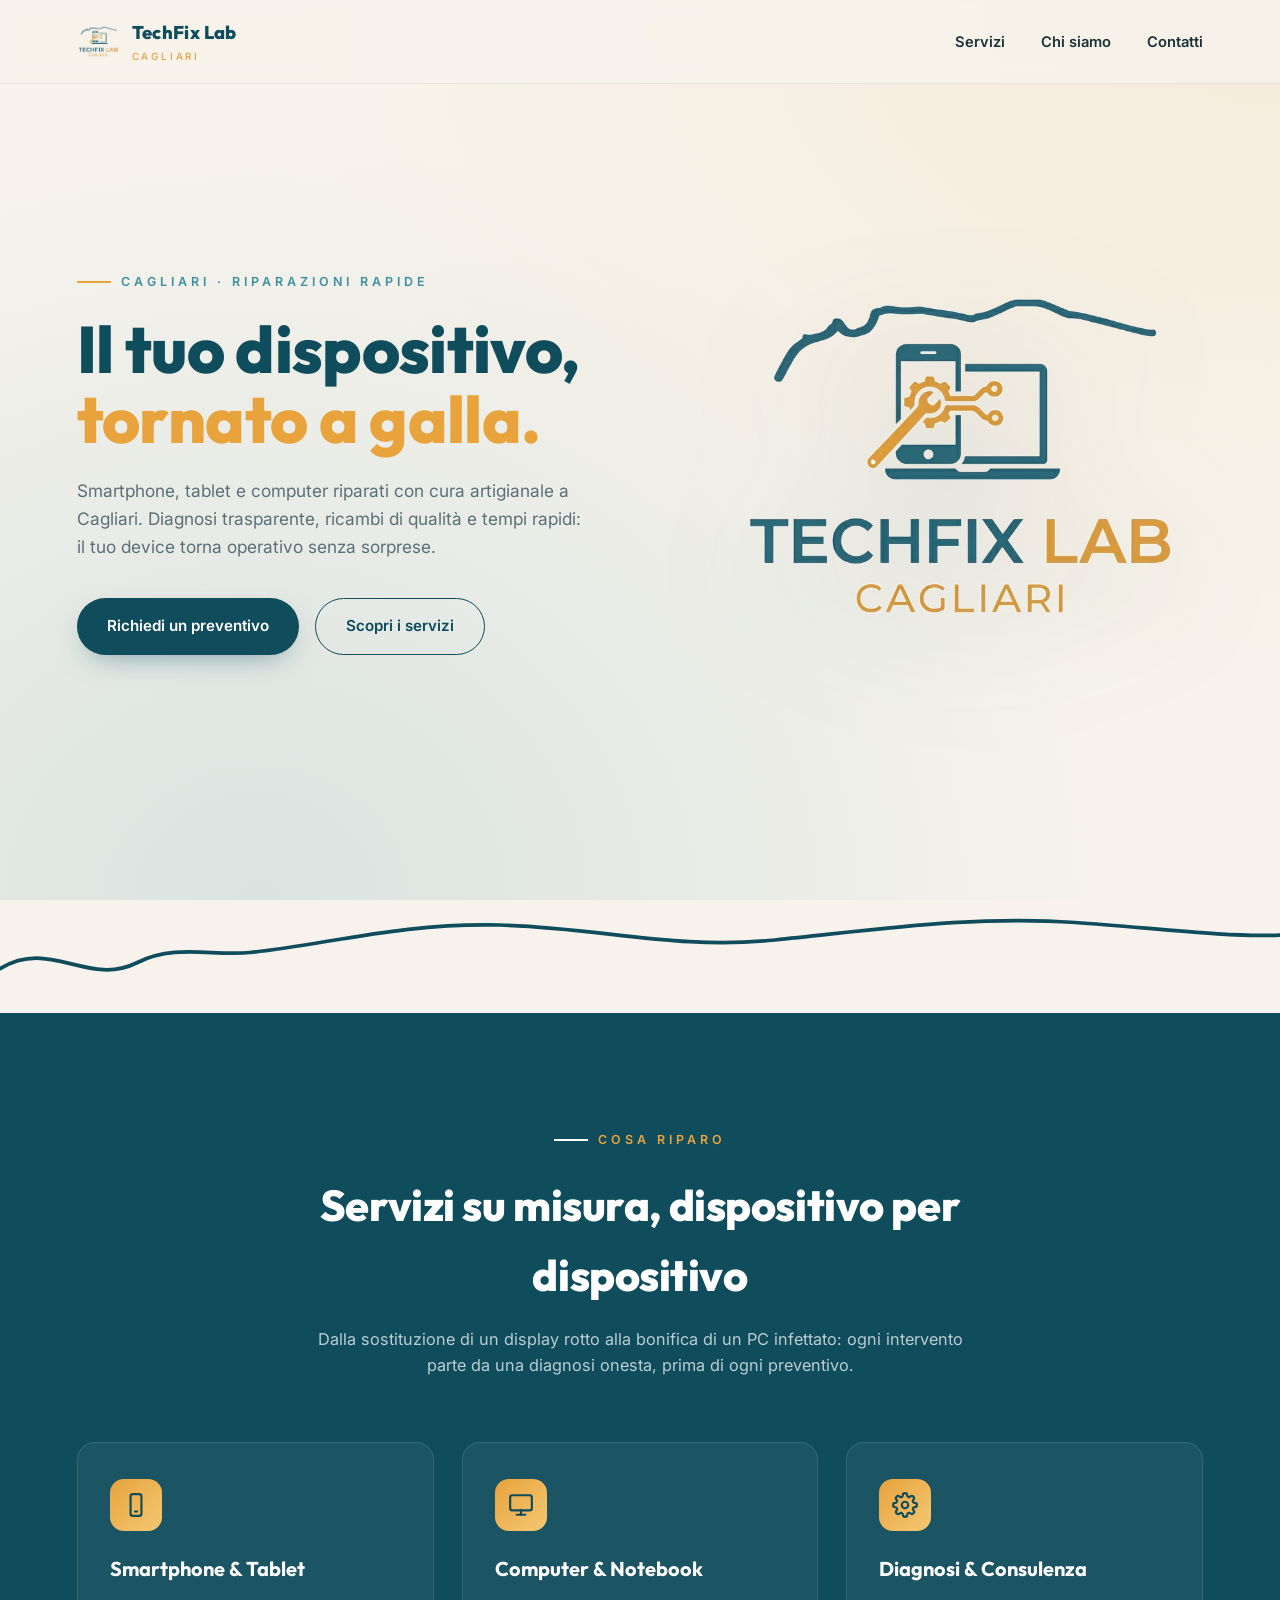
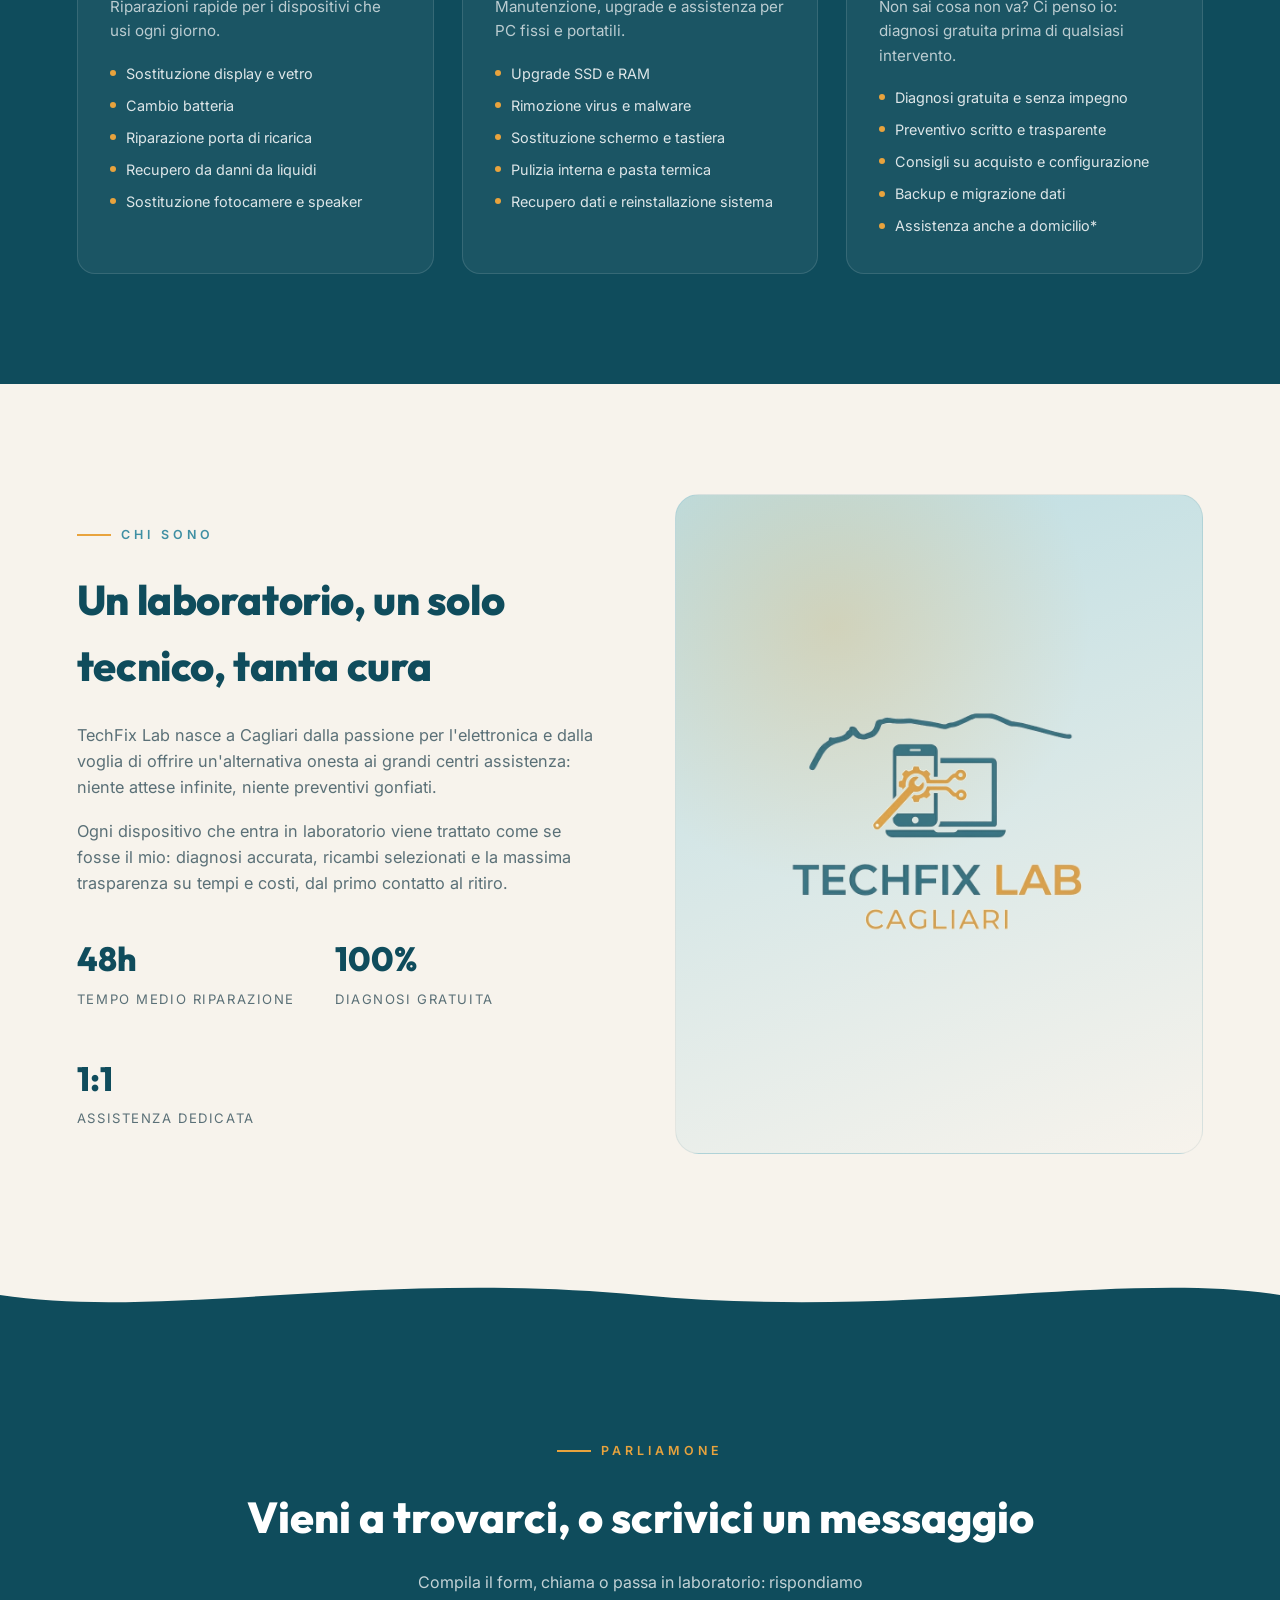
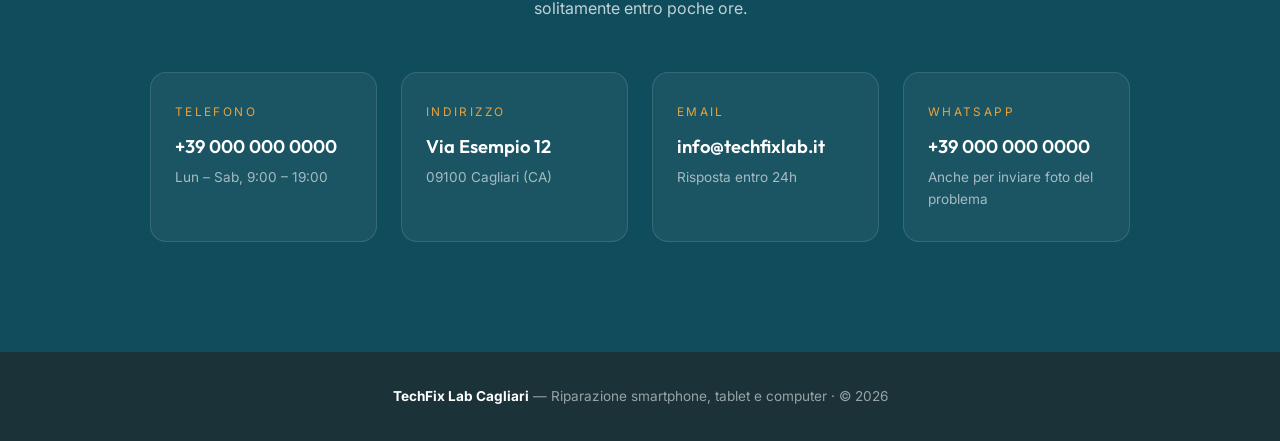
==== index.html @ 9bf4da1d "created website structure" ====
<!DOCTYPE html>
<html lang="it">
<head>
<meta charset="UTF-8">
<meta name="viewport" content="width=device-width, initial-scale=1.0">
<title>TechFix Lab Cagliari — Riparazione smartphone e PC</title>
<link rel="preconnect" href="https://fonts.googleapis.com">
<link rel="preconnect" href="https://fonts.gstatic.com" crossorigin>
<link href="https://fonts.googleapis.com/css2?family=Outfit:wght@400;500;600;700;800&family=Inter:wght@400;500;600&display=swap" rel="stylesheet">
<link rel="stylesheet" href="style.css">
</head>
<body>

<header>
  <div class="brand">
    <img src="logo_clean.png" alt="TechFix Lab Cagliari">
    <span>TechFix Lab<small>Cagliari</small></span>
  </div>
  <nav>
    <ul id="navList">
      <li><a href="#servizi">Servizi</a></li>
      <li><a href="#chi-siamo">Chi siamo</a></li>
      <li><a href="#contatti">Contatti</a></li>
    </ul>
  </nav>
  <button class="nav-toggle" id="navToggle" aria-label="Apri menu">
    <span></span><span></span><span></span>
  </button>
</header>

<!-- ===== HERO ===== -->
<section class="hero">
  <div class="hero-inner">
    <div>
      <div class="eyebrow">Cagliari · Riparazioni rapide</div>
      <h1>Il tuo dispositivo, <em>tornato a galla.</em></h1>
      <p class="lead">
        Smartphone, tablet e computer riparati con cura artigianale a Cagliari. 
        Diagnosi trasparente, ricambi di qualità e tempi rapidi: il tuo device
        torna operativo senza sorprese.
      </p>
      <div class="hero-actions">
        <a href="#contatti" class="btn btn-primary">Richiedi un preventivo</a>
        <a href="#servizi" class="btn btn-ghost">Scopri i servizi</a>
      </div>
    </div>
    <div class="hero-visual">
      <img src="logo_clean.png" alt="Logo TechFix Lab Cagliari">
    </div>
  </div>
</section>

<!-- coastline signature divider -->
<svg class="coast" viewBox="0 0 1024 90" preserveAspectRatio="none" aria-hidden="true">
  <path d="M0,55 C40,30 70,70 110,50 C140,35 170,45 200,42 C260,36 320,18 400,20 C480,22 540,40 620,32 C700,24 780,12 860,18 C920,22 980,30 1024,28" />
</svg>

<!-- ===== SERVIZI ===== -->
<section class="servizi" id="servizi">
  <div class="section-head">
    <div class="eyebrow">Cosa riparo</div>
    <h2>Servizi su misura, dispositivo per dispositivo</h2>
    <p>Dalla sostituzione di un display rotto alla bonifica di un PC infettato: ogni intervento parte da una diagnosi onesta, prima di ogni preventivo.</p>
  </div>

  <div class="service-grid">

    <div class="service-card">
      <div class="icon">
        <svg viewBox="0 0 24 24" fill="none" stroke-width="2" stroke-linecap="round" stroke-linejoin="round"><rect x="7" y="2" width="10" height="20" rx="2"/><line x1="11" y1="18" x2="13" y2="18"/></svg>
      </div>
      <h3>Smartphone &amp; Tablet</h3>
      <p>Riparazioni rapide per i dispositivi che usi ogni giorno.</p>
      <ul>
        <li>Sostituzione display e vetro</li>
        <li>Cambio batteria</li>
        <li>Riparazione porta di ricarica</li>
        <li>Recupero da danni da liquidi</li>
        <li>Sostituzione fotocamere e speaker</li>
      </ul>
    </div>

    <div class="service-card">
      <div class="icon">
        <svg viewBox="0 0 24 24" fill="none" stroke-width="2" stroke-linecap="round" stroke-linejoin="round"><rect x="2" y="3" width="20" height="14" rx="2"/><line x1="8" y1="21" x2="16" y2="21"/><line x1="12" y1="17" x2="12" y2="21"/></svg>
      </div>
      <h3>Computer &amp; Notebook</h3>
      <p>Manutenzione, upgrade e assistenza per PC fissi e portatili.</p>
      <ul>
        <li>Upgrade SSD e RAM</li>
        <li>Rimozione virus e malware</li>
        <li>Sostituzione schermo e tastiera</li>
        <li>Pulizia interna e pasta termica</li>
        <li>Recupero dati e reinstallazione sistema</li>
      </ul>
    </div>

    <div class="service-card">
      <div class="icon">
        <svg viewBox="0 0 24 24" fill="none" stroke-width="2" stroke-linecap="round" stroke-linejoin="round"><circle cx="12" cy="12" r="3"/><path d="M19.4 15a1.65 1.65 0 0 0 .33 1.82l.06.06a2 2 0 0 1-2.83 2.83l-.06-.06a1.65 1.65 0 0 0-1.82-.33 1.65 1.65 0 0 0-1 1.51V21a2 2 0 0 1-4 0v-.09A1.65 1.65 0 0 0 9 19.4a1.65 1.65 0 0 0-1.82.33l-.06.06a2 2 0 0 1-2.83-2.83l.06-.06a1.65 1.65 0 0 0 .33-1.82 1.65 1.65 0 0 0-1.51-1H3a2 2 0 0 1 0-4h.09A1.65 1.65 0 0 0 4.6 9a1.65 1.65 0 0 0-.33-1.82l-.06-.06a2 2 0 0 1 2.83-2.83l.06.06a1.65 1.65 0 0 0 1.82.33H9a1.65 1.65 0 0 0 1-1.51V3a2 2 0 0 1 4 0v.09a1.65 1.65 0 0 0 1 1.51 1.65 1.65 0 0 0 1.82-.33l.06-.06a2 2 0 0 1 2.83 2.83l-.06.06a1.65 1.65 0 0 0-.33 1.82V9a1.65 1.65 0 0 0 1.51 1H21a2 2 0 0 1 0 4h-.09a1.65 1.65 0 0 0-1.51 1z"/></svg>
      </div>
      <h3>Diagnosi &amp; Consulenza</h3>
      <p>Non sai cosa non va? Ci penso io: diagnosi gratuita prima di qualsiasi intervento.</p>
      <ul>
        <li>Diagnosi gratuita e senza impegno</li>
        <li>Preventivo scritto e trasparente</li>
        <li>Consigli su acquisto e configurazione</li>
        <li>Backup e migrazione dati</li>
        <li>Assistenza anche a domicilio*</li>
      </ul>
    </div>

  </div>
</section>

<!-- ===== CHI SIAMO ===== -->
<section class="chi-siamo" id="chi-siamo">
  <div class="chi-grid">
    <div class="chi-text">
      <div class="eyebrow">Chi sono</div>
      <h2>Un laboratorio, un solo tecnico, tanta cura</h2>
      <p>
        TechFix Lab nasce a Cagliari dalla passione per l'elettronica e dalla voglia
        di offrire un'alternativa onesta ai grandi centri assistenza: niente attese
        infinite, niente preventivi gonfiati.
      </p>
      <p>
        Ogni dispositivo che entra in laboratorio viene trattato come se fosse il mio:
        diagnosi accurata, ricambi selezionati e la massima trasparenza su tempi e costi,
        dal primo contatto al ritiro.
      </p>
      <div class="stat-row">
        <div>
          <strong>48h</strong>
          <span>Tempo medio riparazione</span>
        </div>
        <div>
          <strong>100%</strong>
          <span>Diagnosi gratuita</span>
        </div>
        <div>
          <strong>1:1</strong>
          <span>Assistenza dedicata</span>
        </div>
      </div>
    </div>
    <div class="chi-visual">
      <img class="gear" src="logo_clean.png" alt="Dettaglio logo TechFix Lab">
    </div>
  </div>
</section>

<!-- wave divider before contatti -->
<div class="wave-divider">
  <svg viewBox="0 0 1200 60" preserveAspectRatio="none">
    <path d="M0,30 C150,55 350,5 600,30 C850,55 1050,5 1200,30 L1200,60 L0,60 Z" fill="#0f4c5c"/>
  </svg>
</div>

<!-- ===== CONTATTI ===== -->
<section class="contatti" id="contatti">
  <div class="eyebrow">Parliamone</div>
  <h2>Vieni a trovarci, o scrivici un messaggio</h2>
  <p class="lead">Compila il form, chiama o passa in laboratorio: rispondiamo solitamente entro poche ore.</p>

  <div class="contact-grid">
    <div class="contact-card">
      <span class="label">Telefono</span>
      <div class="value">+39 000 000 0000</div>
      <div class="sub">Lun – Sab, 9:00 – 19:00</div>
    </div>
    <div class="contact-card">
      <span class="label">Indirizzo</span>
      <div class="value">Via Esempio 12</div>
      <div class="sub">09100 Cagliari (CA)</div>
    </div>
    <div class="contact-card">
      <span class="label">Email</span>
      <div class="value">info@techfixlab.it</div>
      <div class="sub">Risposta entro 24h</div>
    </div>
    <div class="contact-card">
      <span class="label">WhatsApp</span>
      <div class="value">+39 000 000 0000</div>
      <div class="sub">Anche per inviare foto del problema</div>
    </div>
  </div>
</section>

<footer>
  <strong>TechFix Lab Cagliari</strong> — Riparazione smartphone, tablet e computer · © 2026
</footer>

<script>
  document.getElementById('navToggle').addEventListener('click', function(){
    document.getElementById('navList').classList.toggle('open');
  });
</script>

</body>
</html>
---- style.css ----
:root{
  --teal-deep:#0f4c5c;
  --teal-mid:#3f8fa3;
  --teal-soft:#bcdde2;
  --gold:#e8a33d;
  --paper:#f7f3ec;
  --ink:#1b3338;
  --ink-soft:#5a7077;
}

*{margin:0;padding:0;box-sizing:border-box;}

html{scroll-behavior:smooth;}

body{
  font-family:'Inter',sans-serif;
  background:var(--paper);
  color:var(--ink);
  line-height:1.6;
  overflow-x:hidden;
}

h1,h2,h3,.brand{
  font-family:'Outfit',sans-serif;
}

a{color:inherit;}

/* ===== NAV ===== */
header{
  position:fixed;
  top:0;left:0;right:0;
  z-index:100;
  display:flex;
  align-items:center;
  justify-content:space-between;
  padding:18px 6%;
  background:rgba(247,243,236,0.85);
  backdrop-filter:blur(10px);
  border-bottom:1px solid rgba(15,76,92,0.08);
  transition:padding .3s ease;
}

.brand{
  display:flex;
  align-items:center;
  gap:12px;
  font-weight:800;
  font-size:1.15rem;
  color:var(--teal-deep);
  letter-spacing:0.02em;
}
.brand img{
  height:42px;
  width:auto;
  display:block;
}
.brand span small{
  display:block;
  font-family:'Inter',sans-serif;
  font-weight:500;
  font-size:0.62rem;
  letter-spacing:0.28em;
  color:var(--gold);
  text-transform:uppercase;
  margin-top:2px;
}

nav ul{
  list-style:none;
  display:flex;
  gap:36px;
}
nav a{
  text-decoration:none;
  font-weight:600;
  font-size:0.92rem;
  color:var(--ink);
  position:relative;
  padding-bottom:4px;
}
nav a::after{
  content:'';
  position:absolute;
  left:0;bottom:0;
  width:0;height:2px;
  background:var(--gold);
  transition:width .25s ease;
}
nav a:hover::after{width:100%;}

.nav-toggle{display:none;}

/* ===== HERO ===== */
.hero{
  position:relative;
  min-height:100vh;
  display:flex;
  align-items:center;
  justify-content:center;
  padding:140px 6% 120px;
  background:
    radial-gradient(ellipse at top right, rgba(232,163,61,0.10), transparent 55%),
    radial-gradient(ellipse at 20% 100%, rgba(63,143,163,0.16), transparent 60%),
    var(--paper);
  overflow:hidden;
}

.hero-inner{
  display:grid;
  grid-template-columns:1.1fr 0.9fr;
  gap:60px;
  max-width:1180px;
  width:100%;
  align-items:center;
}

.eyebrow{
  display:inline-flex;
  align-items:center;
  gap:10px;
  font-size:0.78rem;
  font-weight:600;
  letter-spacing:0.32em;
  text-transform:uppercase;
  color:var(--teal-mid);
  margin-bottom:22px;
}
.eyebrow::before{
  content:'';
  display:block;
  width:34px;height:2px;
  background:var(--gold);
}

.hero h1{
  font-size:clamp(2.6rem, 5.4vw, 4.1rem);
  font-weight:800;
  line-height:1.06;
  color:var(--teal-deep);
  letter-spacing:-0.01em;
}
.hero h1 em{
  font-style:normal;
  color:var(--gold);
}

.hero p.lead{
  margin-top:24px;
  font-size:1.08rem;
  color:var(--ink-soft);
  max-width:46ch;
}

.hero-actions{
  margin-top:38px;
  display:flex;
  gap:16px;
  flex-wrap:wrap;
}

.btn{
  display:inline-flex;
  align-items:center;
  gap:10px;
  padding:15px 30px;
  border-radius:100px;
  font-weight:600;
  font-size:0.95rem;
  text-decoration:none;
  transition:transform .2s ease, box-shadow .2s ease;
}
.btn-primary{
  background:var(--teal-deep);
  color:#fff;
  box-shadow:0 10px 30px -12px rgba(15,76,92,0.55);
}
.btn-primary:hover{transform:translateY(-2px); box-shadow:0 14px 34px -12px rgba(15,76,92,0.6);}
.btn-ghost{
  border:1.5px solid var(--teal-deep);
  color:var(--teal-deep);
}
.btn-ghost:hover{background:var(--teal-deep); color:#fff;}

.hero-visual{
  position:relative;
  display:flex;
  justify-content:center;
  align-items:center;
}
.hero-visual img{
  width:100%;
  max-width:460px;
  filter:drop-shadow(0 30px 60px rgba(15,76,92,0.18));
  animation:float 7s ease-in-out infinite;
}
@keyframes float{
  0%,100%{transform:translateY(0px);}
  50%{transform:translateY(-14px);}
}

/* signature coastline divider */
.coast{
  display:block;
  width:100%;
  height:auto;
}
.coast path{
  fill:none;
  stroke:var(--teal-deep);
  stroke-width:3;
  stroke-linecap:round;
  stroke-linejoin:round;
  stroke-dasharray:1400;
  stroke-dashoffset:1400;
  animation:draw 2.4s ease forwards 0.3s;
}
@keyframes draw{ to{stroke-dashoffset:0;} }

.wave-divider{
  width:100%;
  line-height:0;
  transform:translateY(1px);
}
.wave-divider svg{display:block; width:100%; height:60px;}

/* ===== SECTIONS ===== */
section{
  padding:110px 6%;
}

.section-head{
  max-width:680px;
  margin:0 auto 64px;
  text-align:center;
}
.section-head .eyebrow{justify-content:center;}
.section-head h2{
  font-size:clamp(2rem,4vw,2.7rem);
  font-weight:800;
  color:var(--teal-deep);
  letter-spacing:-0.01em;
}
.section-head p{
  margin-top:16px;
  color:var(--ink-soft);
  font-size:1.02rem;
}

/* ===== SERVIZI ===== */
.servizi{
  background:var(--teal-deep);
  color:#fff;
  position:relative;
}
.servizi .section-head h2{color:#fff;}
.servizi .section-head p{color:rgba(255,255,255,0.72);}
.servizi .eyebrow{color:var(--gold);}
.servizi .eyebrow::before{background:#fff;}

.service-grid{
  max-width:1180px;
  margin:0 auto;
  display:grid;
  grid-template-columns:repeat(auto-fit, minmax(320px,1fr));
  gap:28px;
}

.service-card{
  background:rgba(255,255,255,0.05);
  border:1px solid rgba(255,255,255,0.12);
  border-radius:18px;
  padding:36px 32px;
  transition:transform .25s ease, background .25s ease, border-color .25s ease;
}
.service-card:hover{
  transform:translateY(-6px);
  background:rgba(255,255,255,0.08);
  border-color:rgba(232,163,61,0.5);
}

.service-card .icon{
  width:52px;height:52px;
  display:flex;align-items:center;justify-content:center;
  border-radius:14px;
  background:linear-gradient(135deg, var(--gold), #f4c873);
  margin-bottom:22px;
}
.service-card .icon svg{width:26px;height:26px;stroke:var(--teal-deep);}

.service-card h3{
  font-size:1.25rem;
  font-weight:700;
  margin-bottom:10px;
}
.service-card p{
  color:rgba(255,255,255,0.7);
  font-size:0.95rem;
  margin-bottom:18px;
}
.service-card ul{
  list-style:none;
  display:flex;
  flex-direction:column;
  gap:9px;
}
.service-card ul li{
  font-size:0.9rem;
  color:rgba(255,255,255,0.85);
  display:flex;
  align-items:center;
  gap:10px;
}
.service-card ul li::before{
  content:'';
  width:6px;height:6px;
  border-radius:50%;
  background:var(--gold);
  flex-shrink:0;
}

/* ===== CHI SIAMO ===== */
.chi-siamo{
  background:var(--paper);
}
.chi-grid{
  max-width:1180px;
  margin:0 auto;
  display:grid;
  grid-template-columns:1fr 1fr;
  gap:70px;
  align-items:center;
}
.chi-text .eyebrow{justify-content:flex-start;}
.chi-text h2{
  font-size:clamp(2rem,4vw,2.6rem);
  font-weight:800;
  color:var(--teal-deep);
  margin-bottom:22px;
  letter-spacing:-0.01em;
}
.chi-text p{
  color:var(--ink-soft);
  margin-bottom:18px;
  font-size:1.02rem;
}

.stat-row{
  display:flex;
  gap:40px;
  margin-top:36px;
  flex-wrap:wrap;
}
.stat-row div strong{
  display:block;
  font-family:'Outfit',sans-serif;
  font-size:2.1rem;
  font-weight:800;
  color:var(--teal-deep);
}
.stat-row div span{
  font-size:0.82rem;
  color:var(--ink-soft);
  text-transform:uppercase;
  letter-spacing:0.12em;
}

.chi-visual{
  position:relative;
  border-radius:24px;
  overflow:hidden;
  background:linear-gradient(160deg, var(--teal-soft), var(--paper));
  aspect-ratio:4/5;
  display:flex;
  align-items:center;
  justify-content:center;
  border:1px solid rgba(15,76,92,0.08);
}
.chi-visual::before{
  content:'';
  position:absolute;
  inset:0;
  background:
    radial-gradient(circle at 30% 20%, rgba(232,163,61,0.25), transparent 40%);
}
.chi-visual .gear{
  position:relative;
  width:60%;
  opacity:0.9;
}

/* ===== CONTATTI ===== */
.contatti{
  background:var(--teal-deep);
  color:#fff;
  text-align:center;
}
.contatti .eyebrow{color:var(--gold); justify-content:center;}
.contatti h2{
  font-size:clamp(2rem,4vw,2.7rem);
  font-weight:800;
  margin-bottom:18px;
}
.contatti p.lead{
  color:rgba(255,255,255,0.75);
  max-width:520px;
  margin:0 auto 50px;
}

.contact-grid{
  max-width:980px;
  margin:0 auto;
  display:grid;
  grid-template-columns:repeat(auto-fit,minmax(220px,1fr));
  gap:24px;
}
.contact-card{
  background:rgba(255,255,255,0.05);
  border:1px solid rgba(255,255,255,0.12);
  border-radius:16px;
  padding:30px 24px;
  text-align:left;
}
.contact-card .label{
  font-size:0.74rem;
  letter-spacing:0.2em;
  text-transform:uppercase;
  color:var(--gold);
  margin-bottom:10px;
  display:block;
}
.contact-card .value{
  font-family:'Outfit',sans-serif;
  font-weight:600;
  font-size:1.15rem;
}
.contact-card .sub{
  font-size:0.85rem;
  color:rgba(255,255,255,0.6);
  margin-top:6px;
}

/* ===== FOOTER ===== */
footer{
  background:var(--ink);
  color:rgba(255,255,255,0.55);
  text-align:center;
  padding:34px 6%;
  font-size:0.85rem;
}
footer strong{color:#fff;}

/* ===== RESPONSIVE ===== */
@media (max-width:860px){
  nav ul{
    position:fixed;
    top:78px; left:0; right:0;
    flex-direction:column;
    background:var(--paper);
    padding:24px 6% 32px;
    gap:18px;
    border-bottom:1px solid rgba(15,76,92,0.1);
    transform:translateY(-130%);
    transition:transform .3s ease;
  }
  nav ul.open{transform:translateY(0);}
  .nav-toggle{
    display:flex;
    flex-direction:column;
    gap:5px;
    cursor:pointer;
    background:none;border:none;
  }
  .nav-toggle span{
    width:24px;height:2px;background:var(--teal-deep);display:block;
  }
  .hero-inner{grid-template-columns:1fr; text-align:center;}
  .eyebrow{justify-content:center;}
  .hero p.lead{margin-left:auto;margin-right:auto;}
  .hero-actions{justify-content:center;}
  .hero-visual{order:-1;}
  .hero-visual img{max-width:280px;}
  .chi-grid{grid-template-columns:1fr;}
  .chi-visual{order:-1; max-width:340px; margin:0 auto;}
}

@media (prefers-reduced-motion: reduce){
  .hero-visual img{animation:none;}
  .coast path{animation:none; stroke-dashoffset:0;}
}
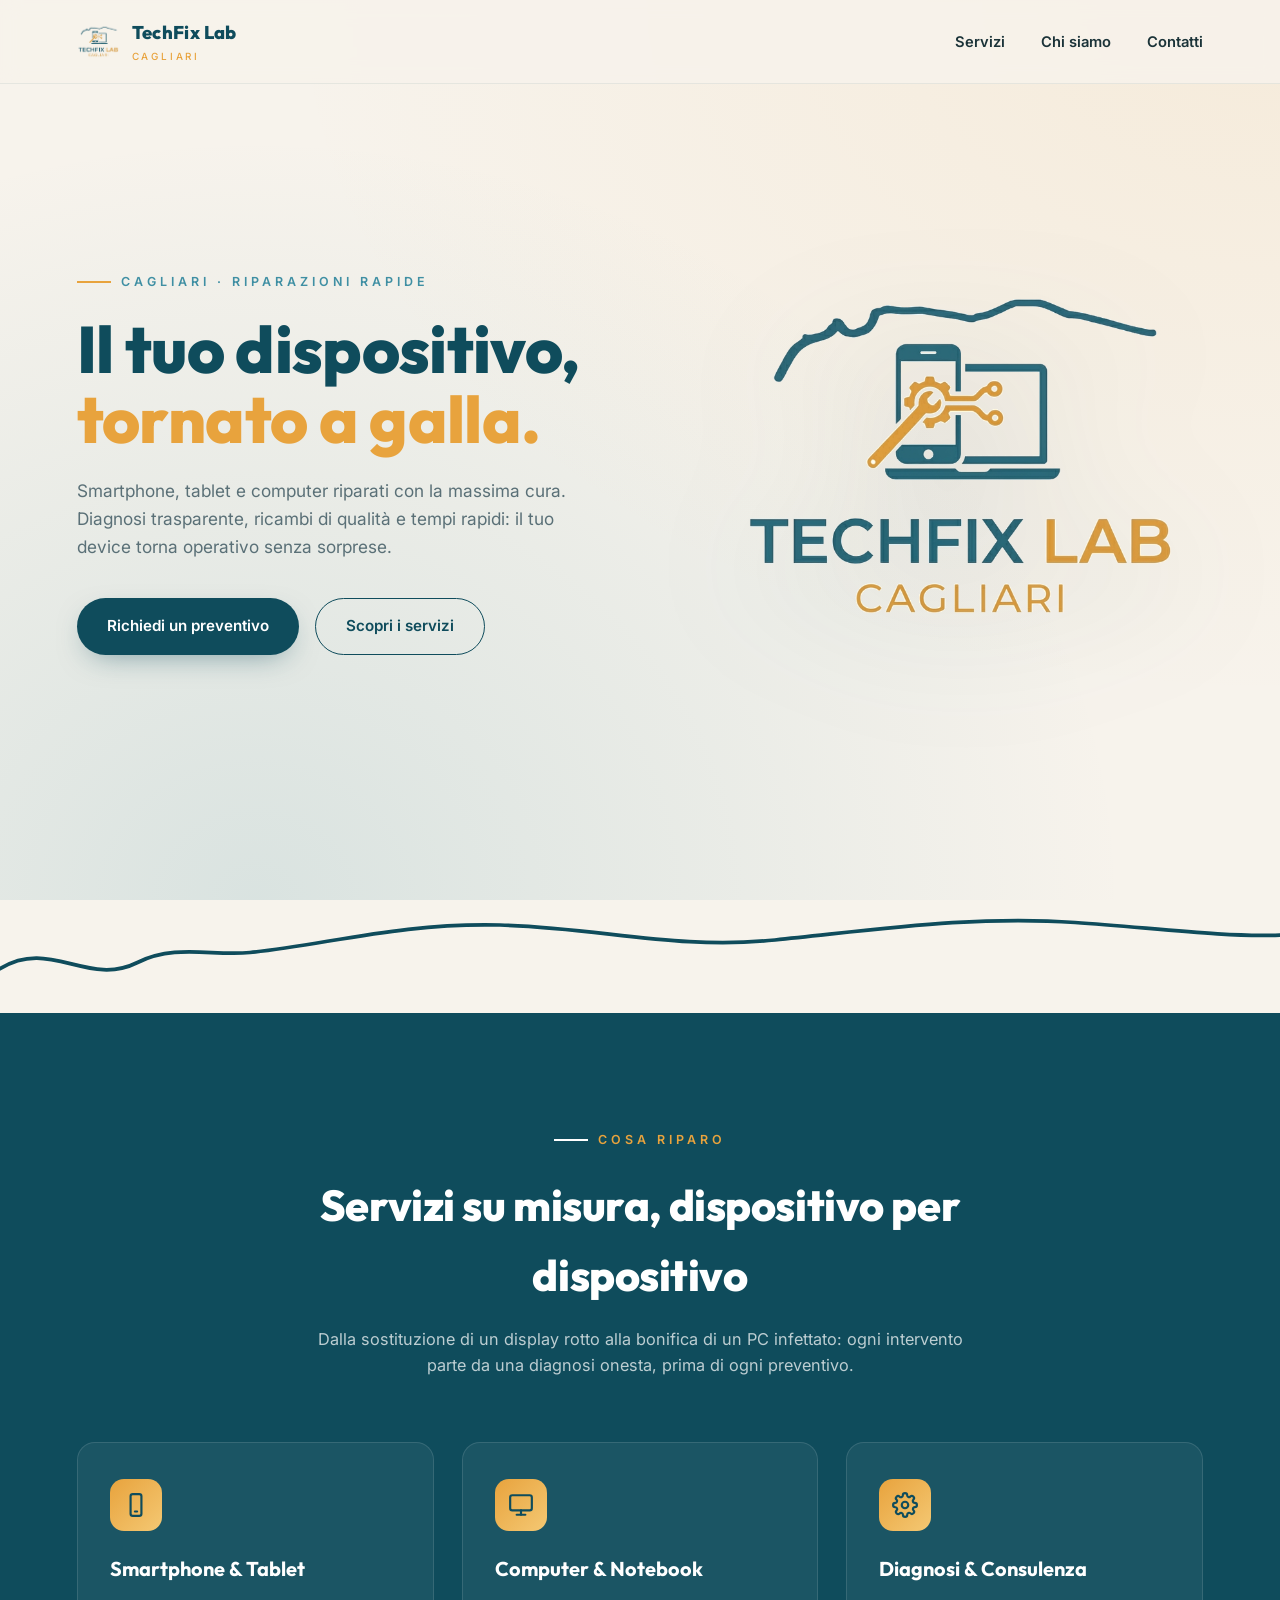
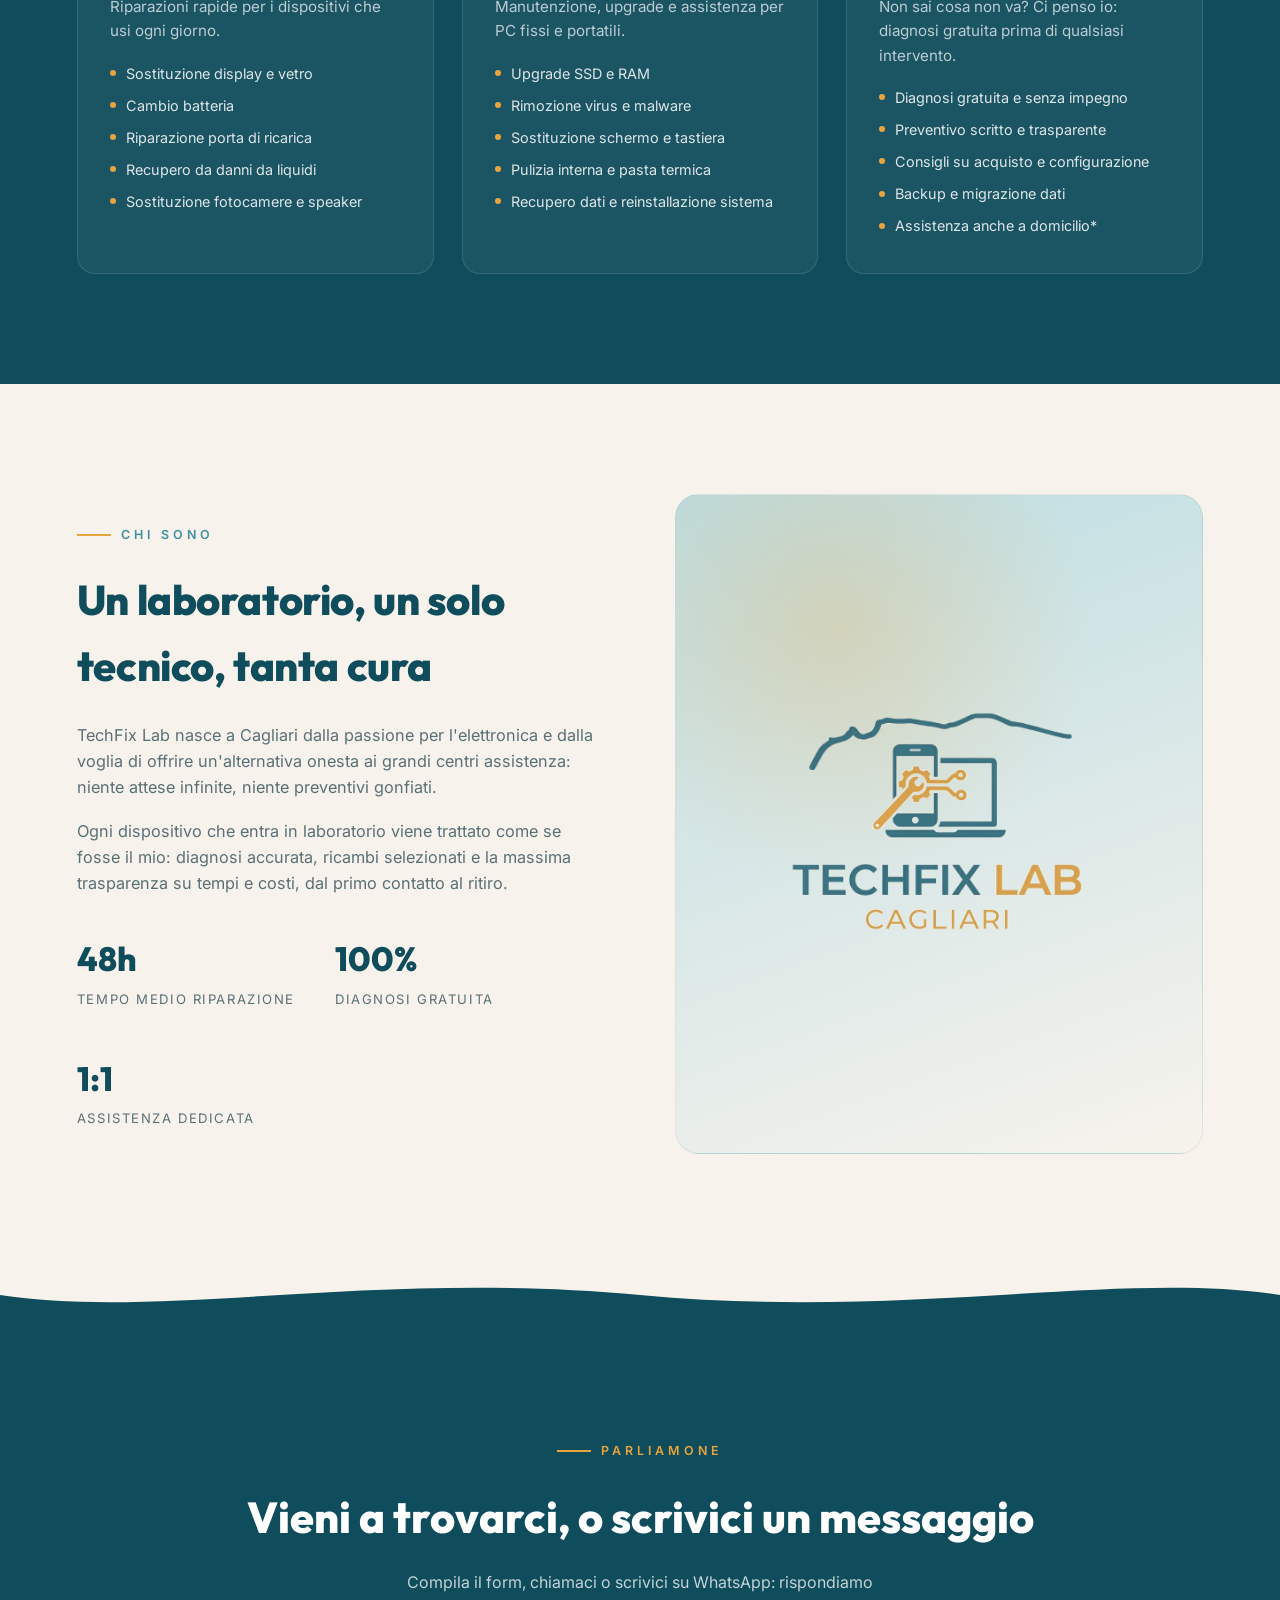
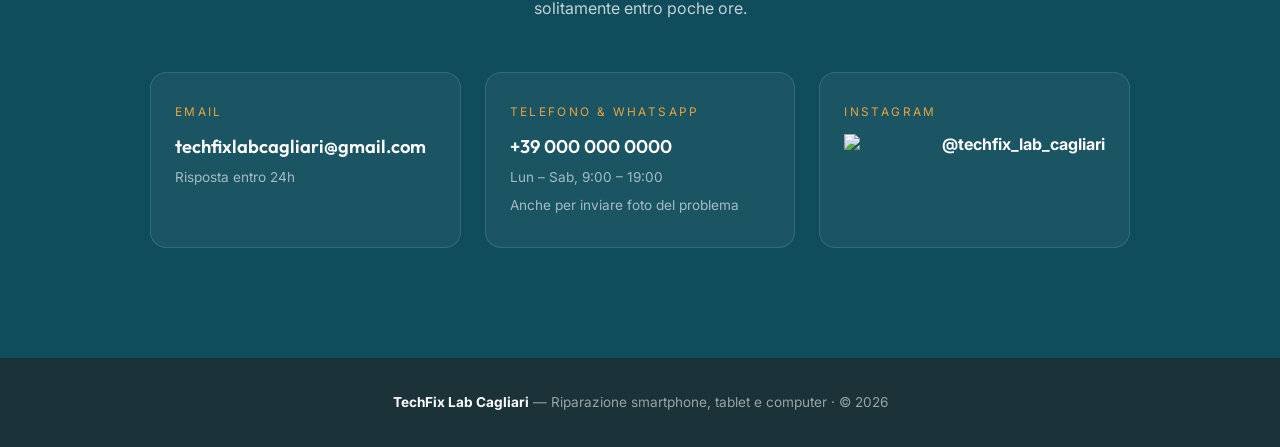
==== commit 26c1b5df: "updated text" ====
--- a/index.html
+++ b/index.html
@@ -35,7 +35,7 @@
       <div class="eyebrow">Cagliari · Riparazioni rapide</div>
       <h1>Il tuo dispositivo, <em>tornato a galla.</em></h1>
       <p class="lead">
-        Smartphone, tablet e computer riparati con cura artigianale a Cagliari. 
+        Smartphone, tablet e computer riparati con la massima cura.
         Diagnosi trasparente, ricambi di qualità e tempi rapidi: il tuo device
         torna operativo senza sorprese.
       </p>
@@ -161,28 +161,27 @@
 <section class="contatti" id="contatti">
   <div class="eyebrow">Parliamone</div>
   <h2>Vieni a trovarci, o scrivici un messaggio</h2>
-  <p class="lead">Compila il form, chiama o passa in laboratorio: rispondiamo solitamente entro poche ore.</p>
+  <p class="lead">Compila il form, chiamaci o scrivici su WhatsApp: rispondiamo solitamente entro poche ore.</p>
 
   <div class="contact-grid">
     <div class="contact-card">
-      <span class="label">Telefono</span>
+      <span class="label">Email</span>
+      <div class="value">techfixlabcagliari@gmail.com</div>
+      <div class="sub">Risposta entro 24h</div>
+    </div>
+    <div class="contact-card">
+      <span class="label">Telefono & WhatsApp</span>
       <div class="value">+39 000 000 0000</div>
       <div class="sub">Lun – Sab, 9:00 – 19:00</div>
+      <div class="sub">Anche per inviare foto del problema</div>
     </div>
     <div class="contact-card">
-      <span class="label">Indirizzo</span>
-      <div class="value">Via Esempio 12</div>
-      <div class="sub">09100 Cagliari (CA)</div>
-    </div>
-    <div class="contact-card">
-      <span class="label">Email</span>
-      <div class="value">info@techfixlab.it</div>
-      <div class="sub">Risposta entro 24h</div>
-    </div>
-    <div class="contact-card">
-      <span class="label">WhatsApp</span>
-      <div class="value">+39 000 000 0000</div>
-      <div class="sub">Anche per inviare foto del problema</div>
+      <span class="label">Instagram</span>
+      <a href="https://instagram.com/techfix_lab_cagliari" target="_blank"
+         style="display:flex; align-items:center; gap:8px; text-decoration:none; font-weight: bold;">
+        <img src="ig-icon.png" alt="Instagram logo" height="20">
+        @techfix_lab_cagliari
+      </a>
     </div>
   </div>
 </section>
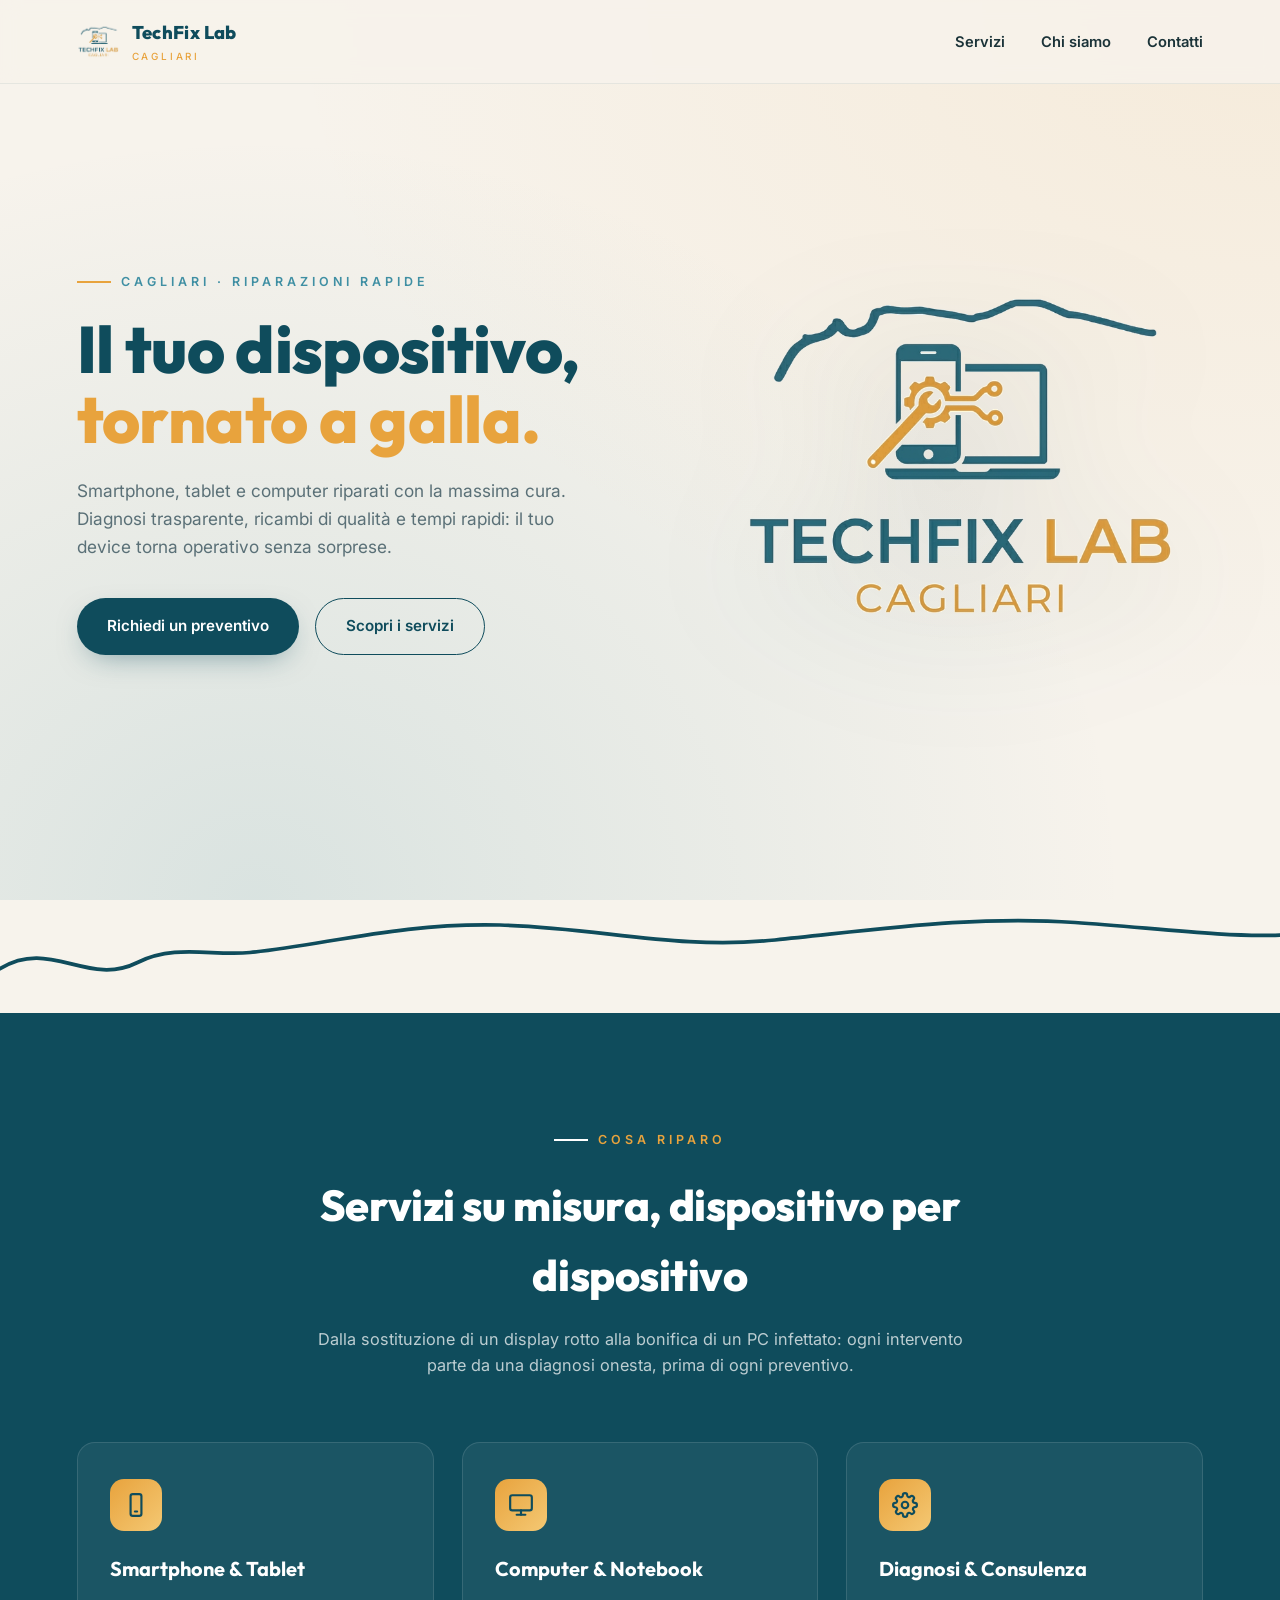
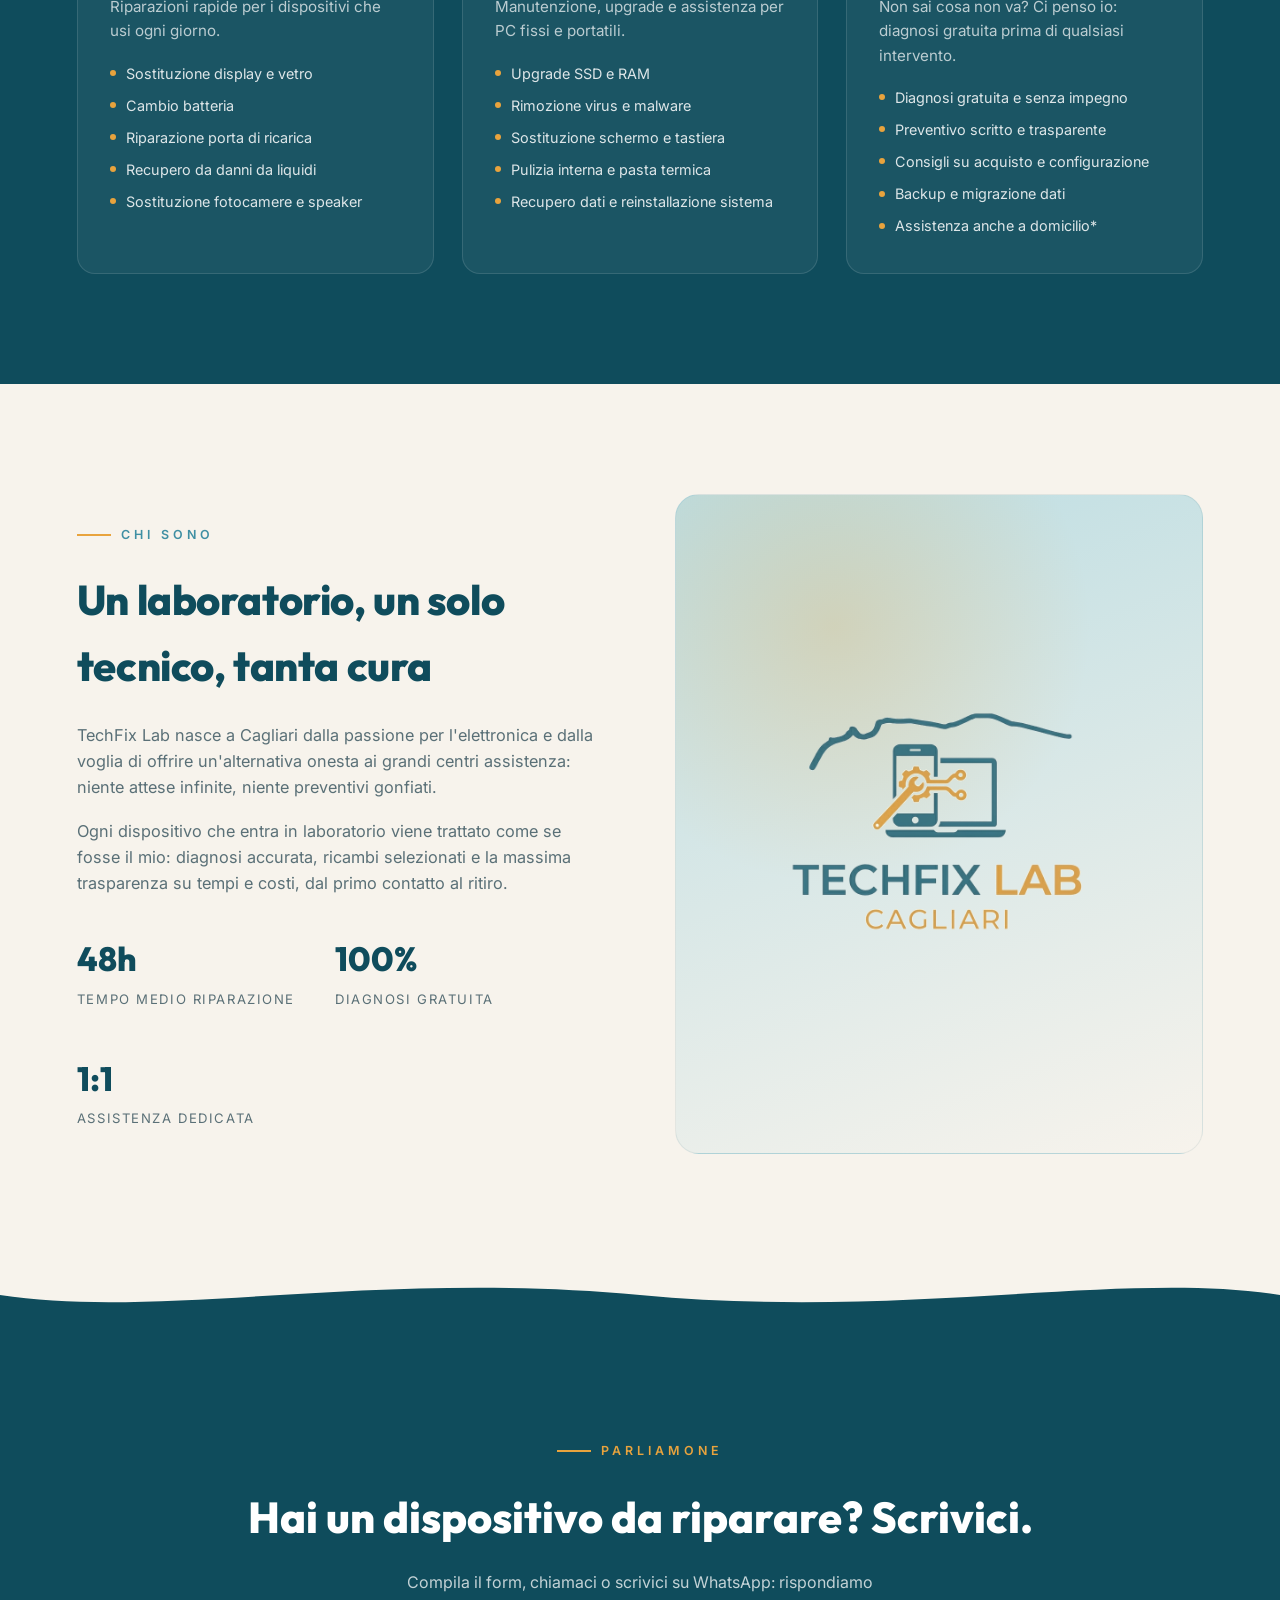
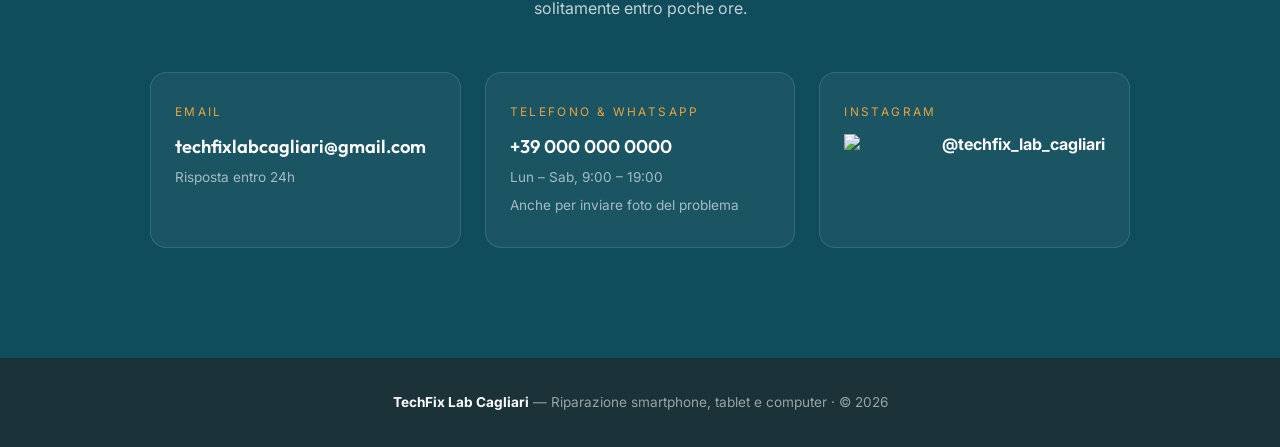
==== commit 2bae9183: "updated text" ====
--- a/index.html
+++ b/index.html
@@ -160,7 +160,7 @@
 <!-- ===== CONTATTI ===== -->
 <section class="contatti" id="contatti">
   <div class="eyebrow">Parliamone</div>
-  <h2>Vieni a trovarci, o scrivici un messaggio</h2>
+  <h2>Hai un dispositivo da riparare? Scrivici.</h2>
   <p class="lead">Compila il form, chiamaci o scrivici su WhatsApp: rispondiamo solitamente entro poche ore.</p>
 
   <div class="contact-grid">
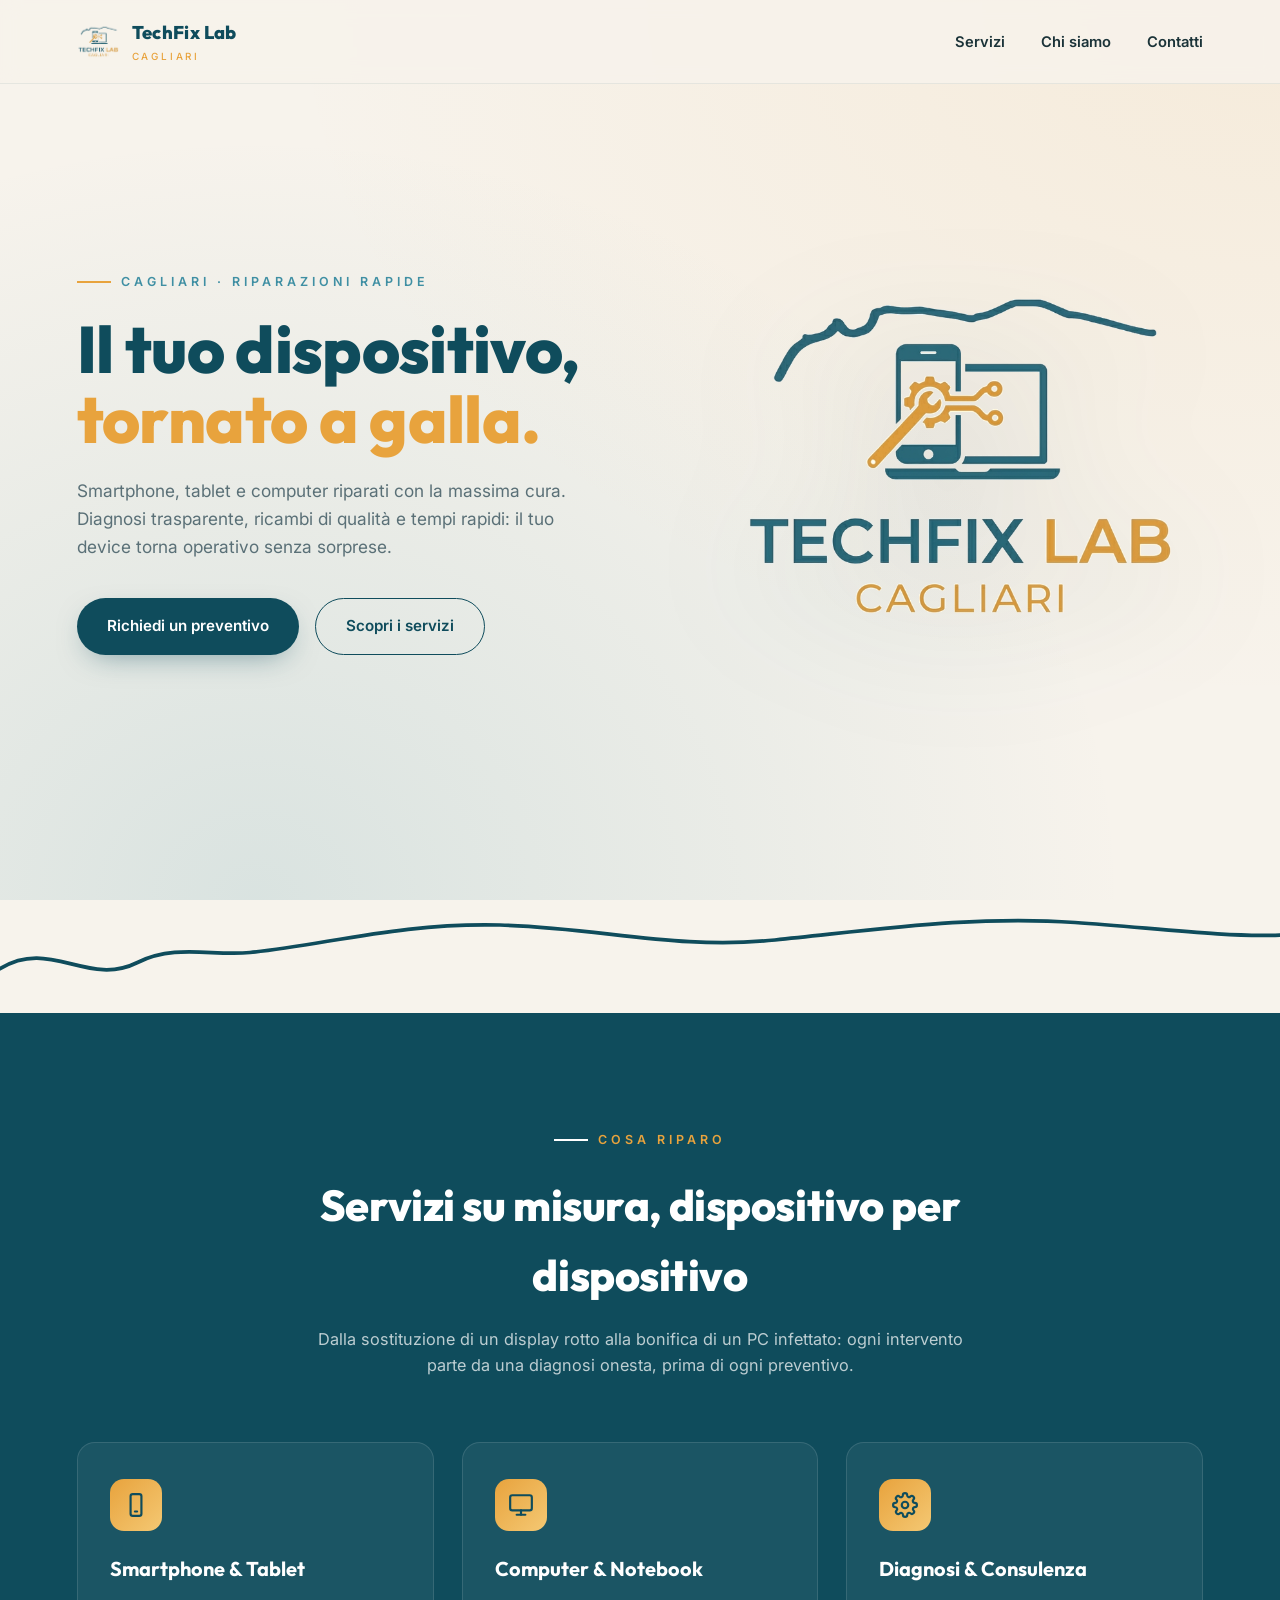
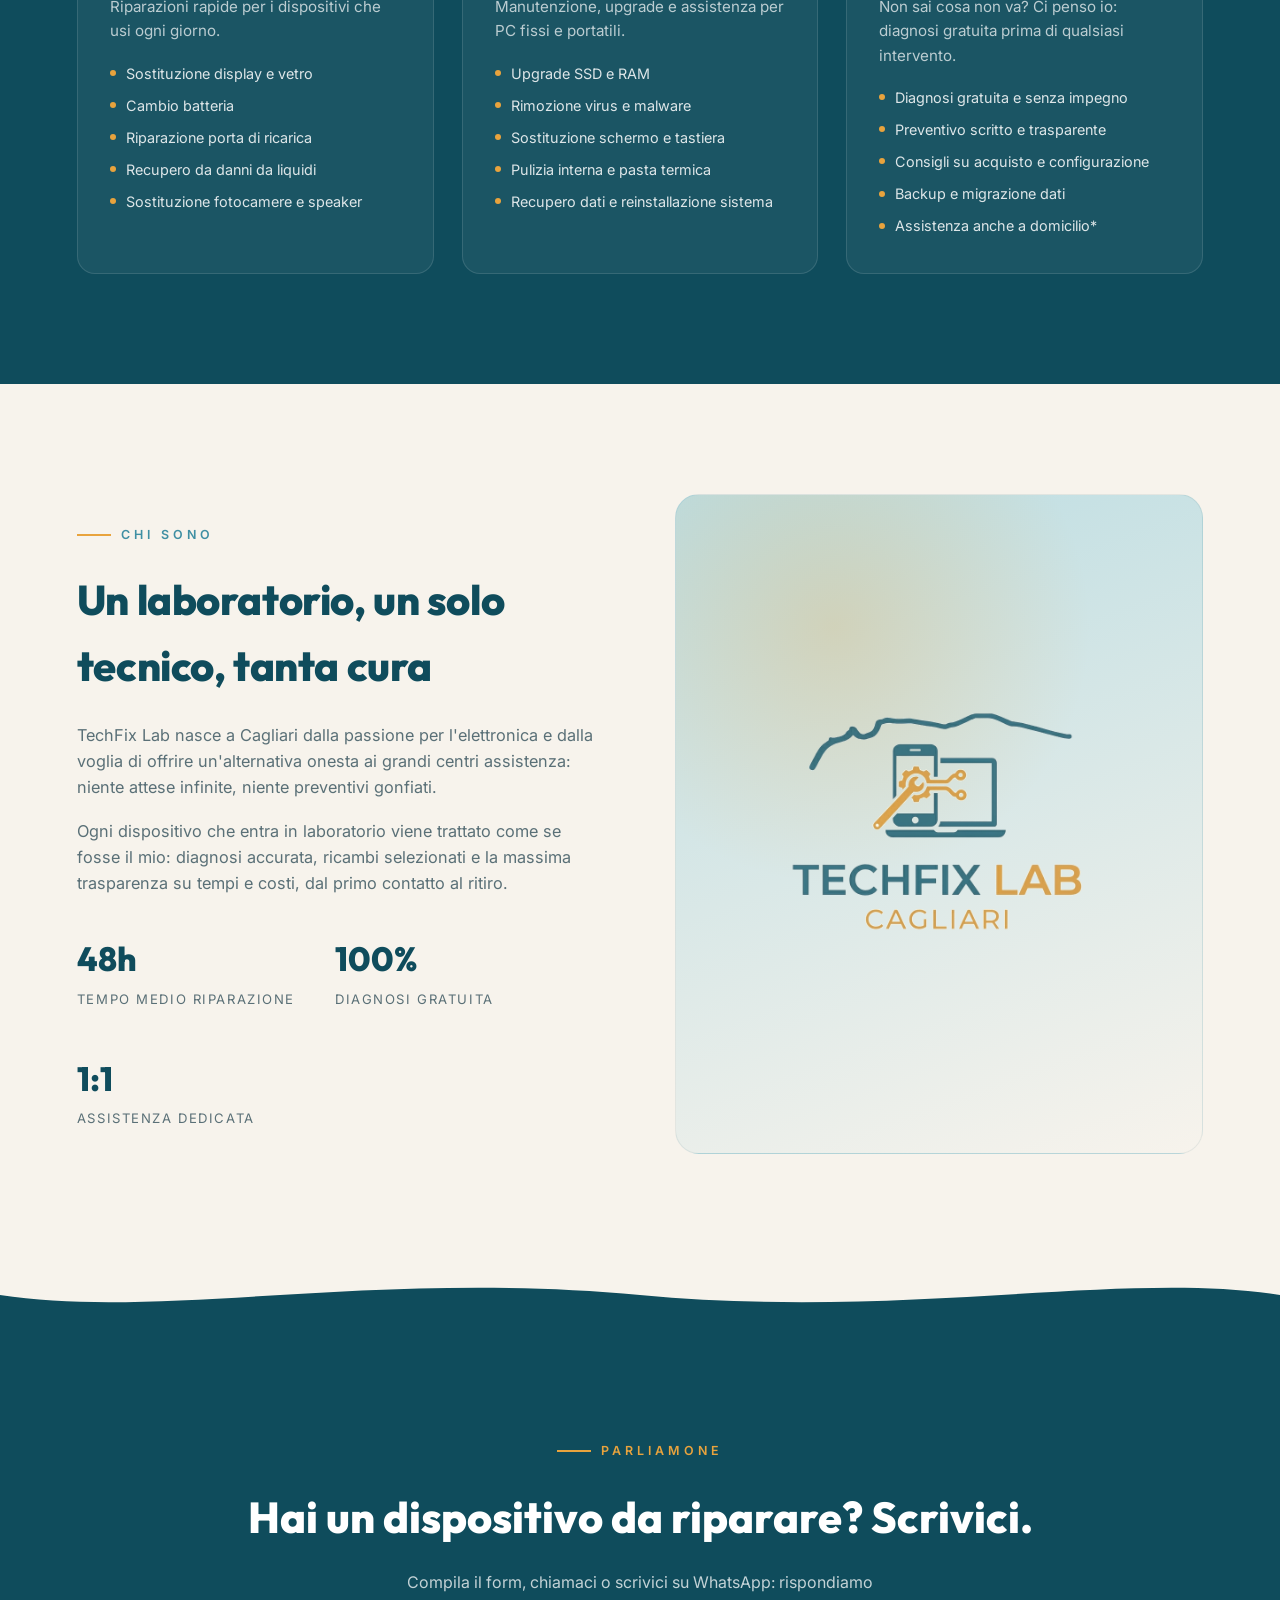
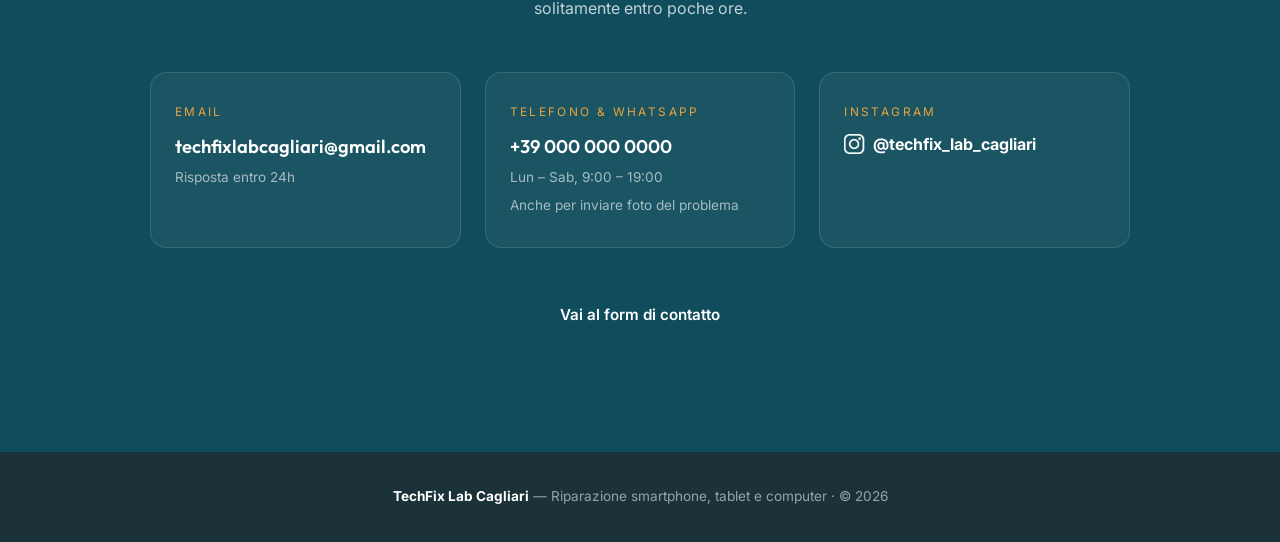
==== commit e43a8e14: "created contact form, various imporovement" ====
--- a/index.html
+++ b/index.html
@@ -40,7 +40,7 @@
         torna operativo senza sorprese.
       </p>
       <div class="hero-actions">
-        <a href="#contatti" class="btn btn-primary">Richiedi un preventivo</a>
+        <a href="contatti.html" class="btn btn-primary">Richiedi un preventivo</a>
         <a href="#servizi" class="btn btn-ghost">Scopri i servizi</a>
       </div>
     </div>
@@ -150,6 +150,7 @@
   </div>
 </section>
 
+
 <!-- wave divider before contatti -->
 <div class="wave-divider">
   <svg viewBox="0 0 1200 60" preserveAspectRatio="none">
@@ -184,6 +185,10 @@
       </a>
     </div>
   </div>
+
+  <div style="margin-top:40px;">
+    <a href="contatti.html" class="btn btn-primary">Vai al form di contatto</a>
+  </div>
 </section>
 
 <footer>
--- a/style.css
+++ b/style.css
@@ -91,6 +91,11 @@
 
 .nav-toggle{display:none;}
 
+.page-spacer{height:90px;}
+
+nav a.active{color:var(--gold);}
+nav a.active::after{width:100%;}
+
 /* ===== HERO ===== */
 .hero{
   position:relative;
@@ -413,6 +418,61 @@
   display:grid;
   grid-template-columns:repeat(auto-fit,minmax(220px,1fr));
   gap:24px;
+}
+
+/* ===== FORM CONTATTI ===== */
+.contact-form{
+  max-width:640px;
+  margin:0 auto 50px;
+  display:flex;
+  flex-direction:column;
+  gap:20px;
+  text-align:left;
+}
+.form-row{
+  display:grid;
+  grid-template-columns:1fr 1fr;
+  gap:20px;
+}
+.form-field{
+  display:flex;
+  flex-direction:column;
+  gap:8px;
+}
+.form-field label{
+  font-size:0.74rem;
+  letter-spacing:0.2em;
+  text-transform:uppercase;
+  color:var(--gold);
+}
+.form-field input,
+.form-field textarea{
+  background:rgba(255,255,255,0.05);
+  border:1px solid rgba(255,255,255,0.18);
+  border-radius:12px;
+  padding:14px 16px;
+  font-family:'Inter',sans-serif;
+  font-size:0.95rem;
+  color:#fff;
+  outline:none;
+  transition:border-color .2s ease, background .2s ease;
+  resize: none;
+}
+.form-field input::placeholder,
+.form-field textarea::placeholder{
+  color:rgba(255,255,255,0.4);
+}
+.form-field input:focus,
+.form-field textarea:focus{
+  border-color:var(--gold);
+  background:rgba(255,255,255,0.08);
+}
+.contact-form .btn{
+  align-self:flex-start;
+}
+
+@media (max-width:600px){
+  .form-row{grid-template-columns:1fr;}
 }
 .contact-card{
   background:rgba(255,255,255,0.05);
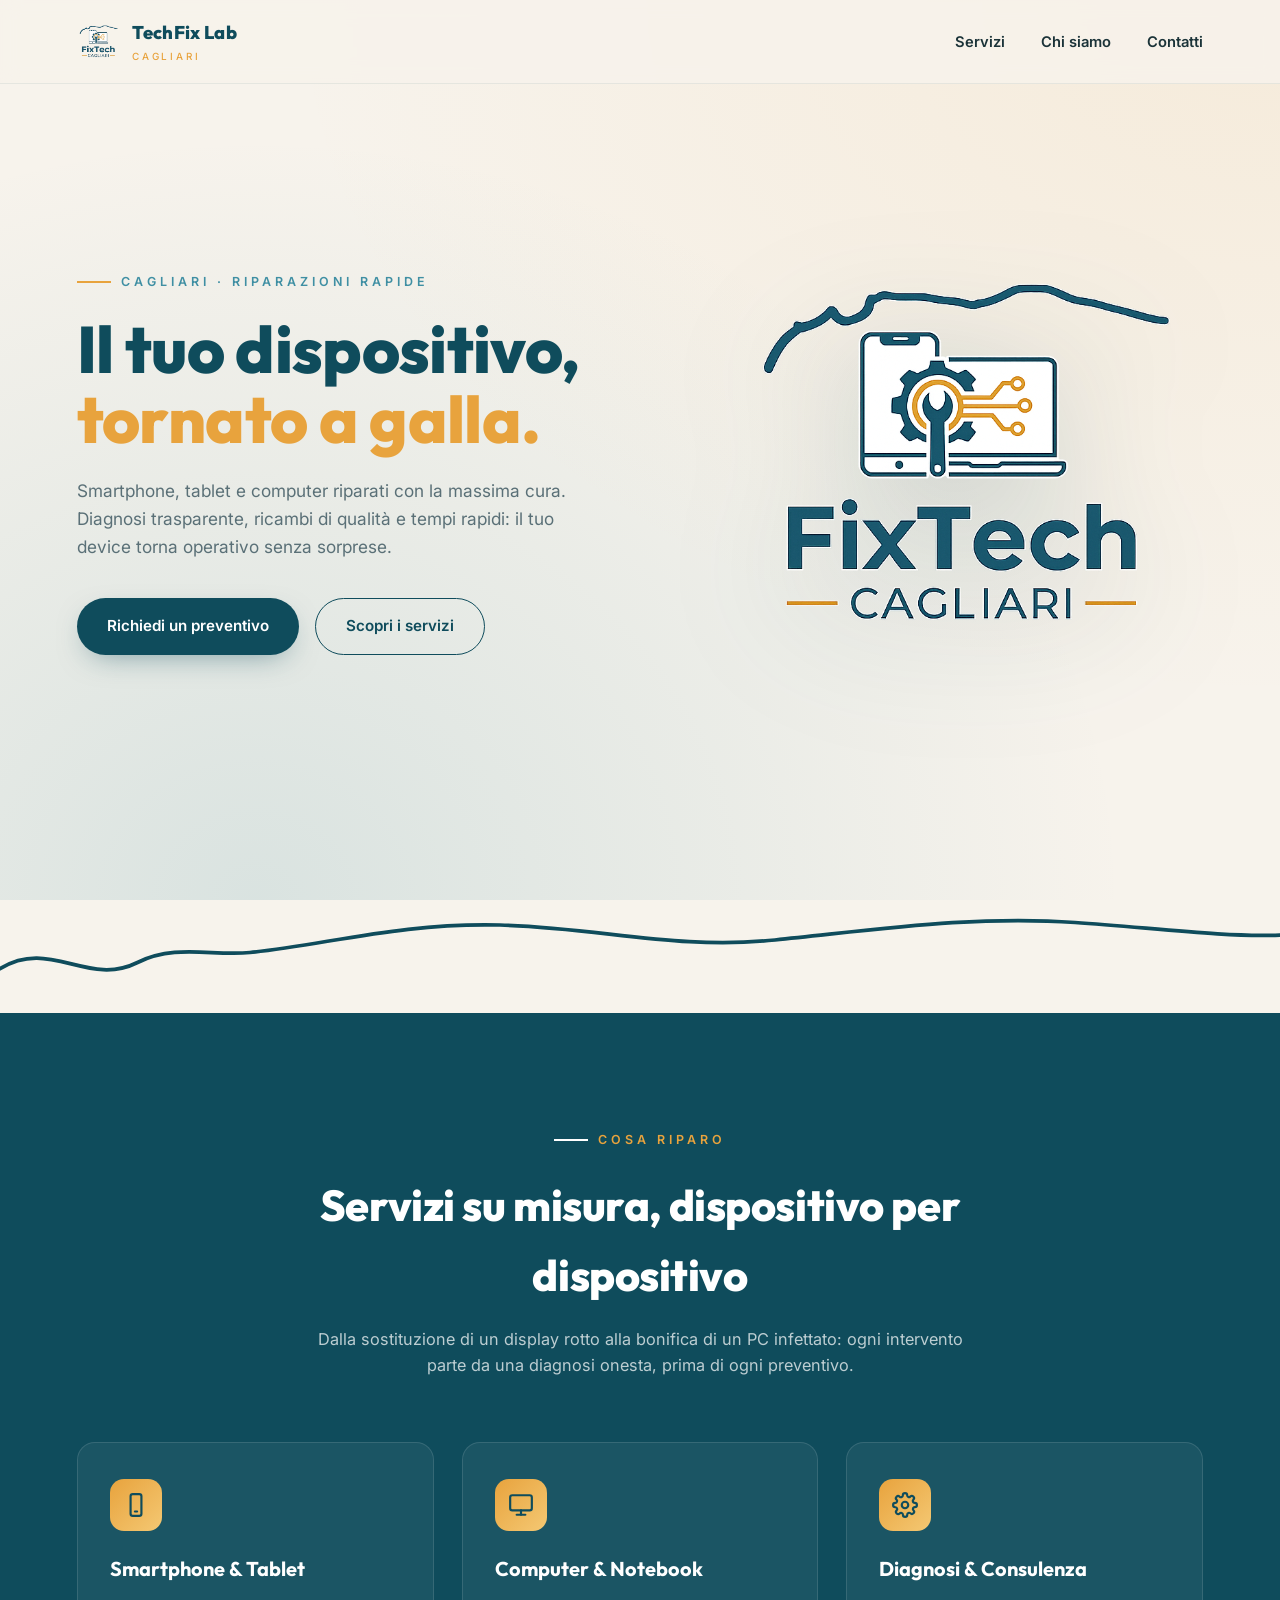
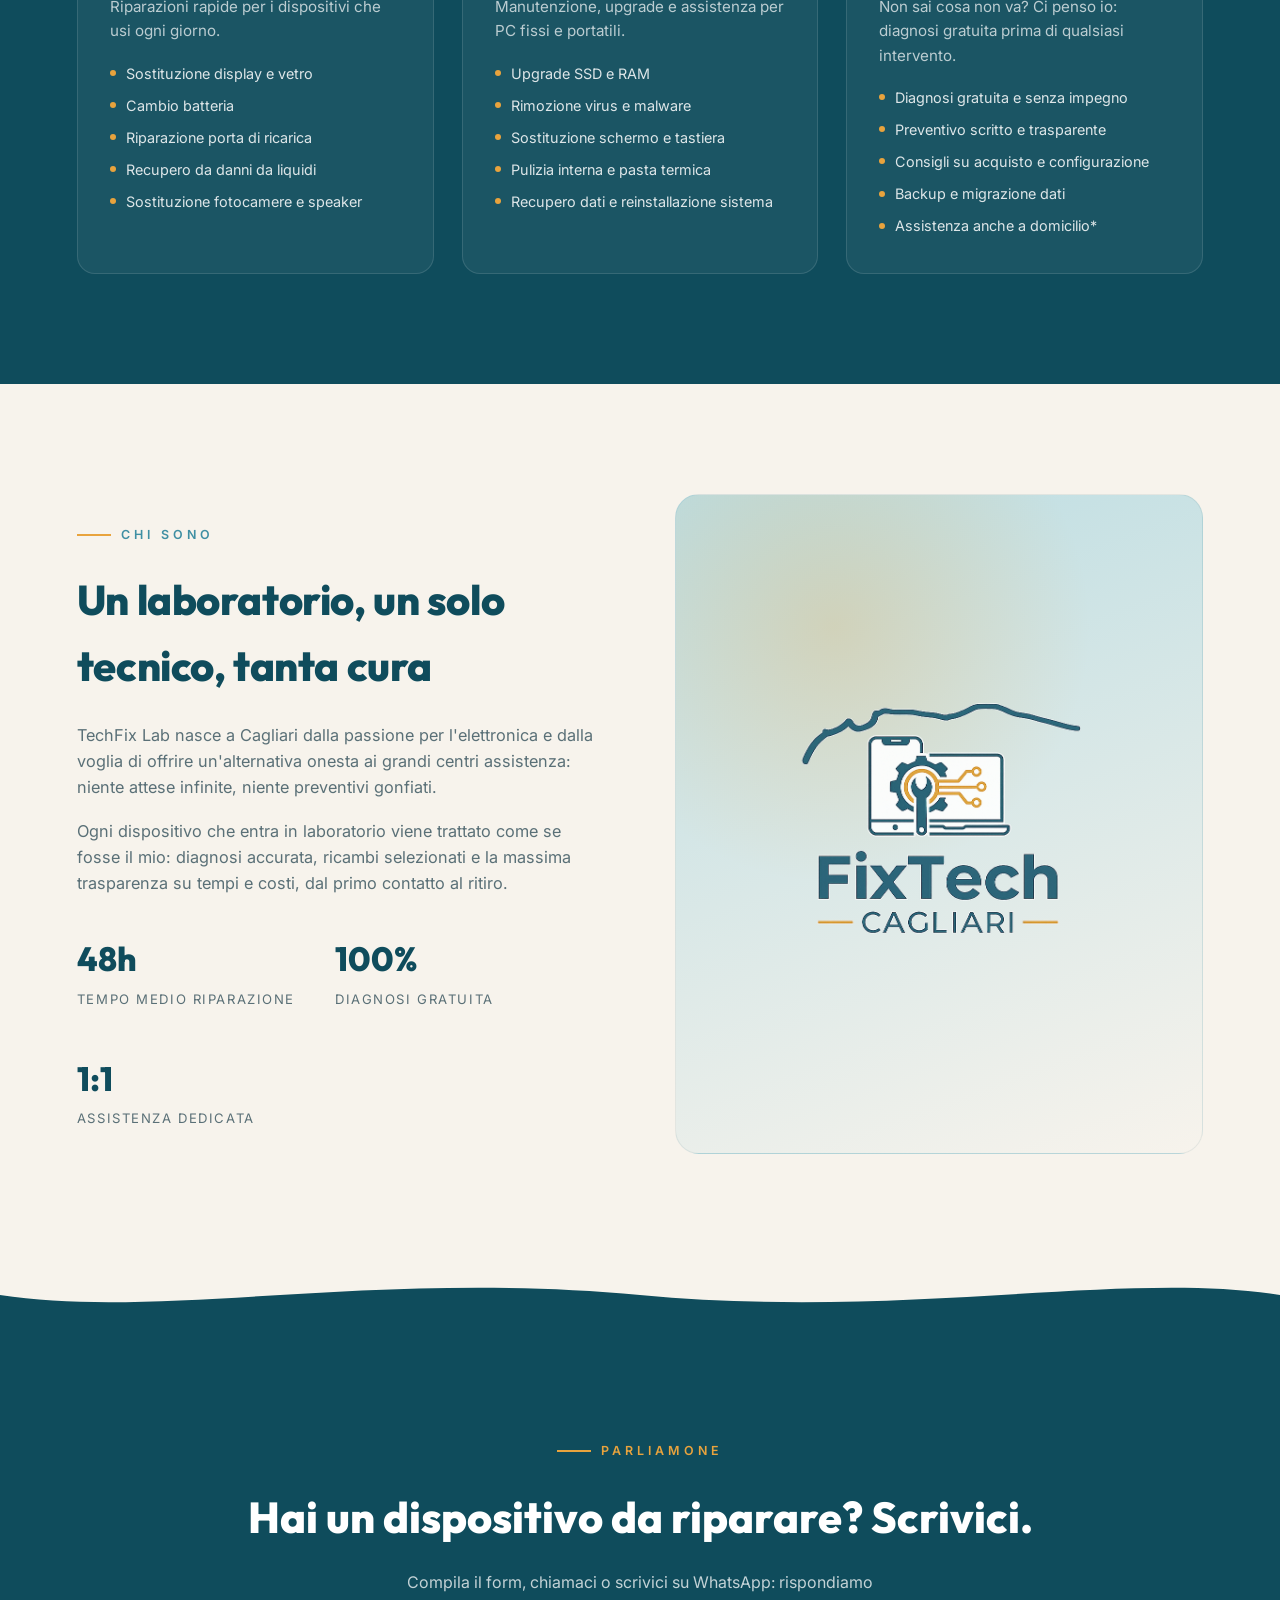
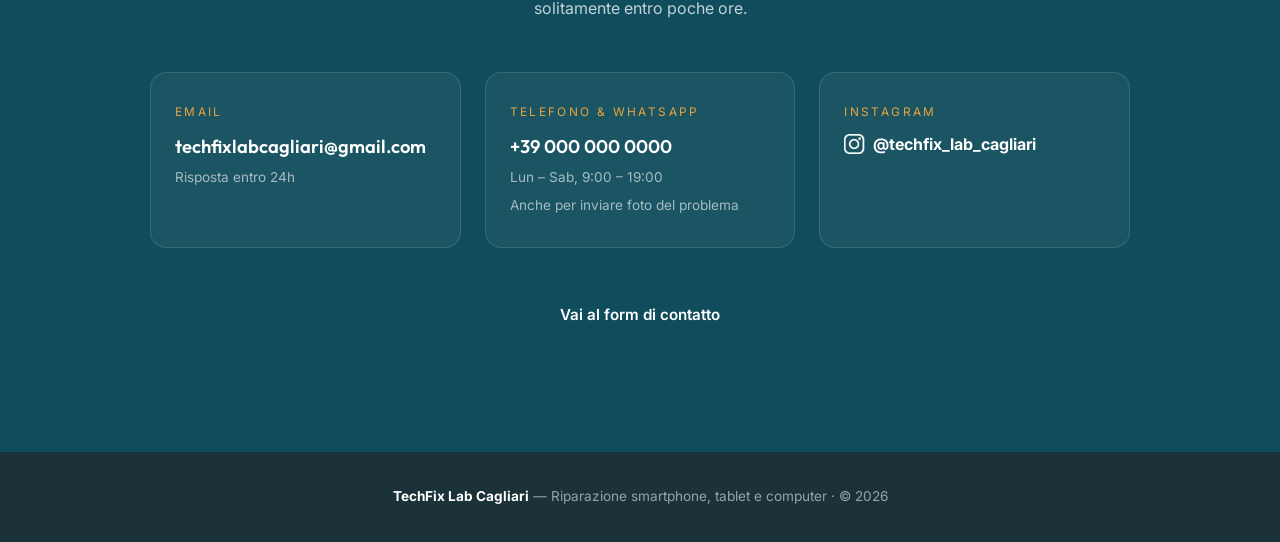
==== commit 72f1b71f: "update form" ====
--- a/index.html
+++ b/index.html
@@ -3,7 +3,7 @@
 <head>
 <meta charset="UTF-8">
 <meta name="viewport" content="width=device-width, initial-scale=1.0">
-<title>TechFix Lab Cagliari — Riparazione smartphone e PC</title>
+<title>FixTech Cagliari — Riparazione smartphone e PC</title>
 <link rel="preconnect" href="https://fonts.googleapis.com">
 <link rel="preconnect" href="https://fonts.gstatic.com" crossorigin>
 <link href="https://fonts.googleapis.com/css2?family=Outfit:wght@400;500;600;700;800&family=Inter:wght@400;500;600&display=swap" rel="stylesheet">
--- a/style.css
+++ b/style.css
@@ -514,7 +514,7 @@
 @media (max-width:860px){
   nav ul{
     position:fixed;
-    top:78px; left:0; right:0;
+    left:0; right:0;
     flex-direction:column;
     background:var(--paper);
     padding:24px 6% 32px;
@@ -523,7 +523,10 @@
     transform:translateY(-130%);
     transition:transform .3s ease;
   }
-  nav ul.open{transform:translateY(0);}
+  nav ul.open{
+    transform:translateY(0);
+    top: 70px;
+  }
   .nav-toggle{
     display:flex;
     flex-direction:column;
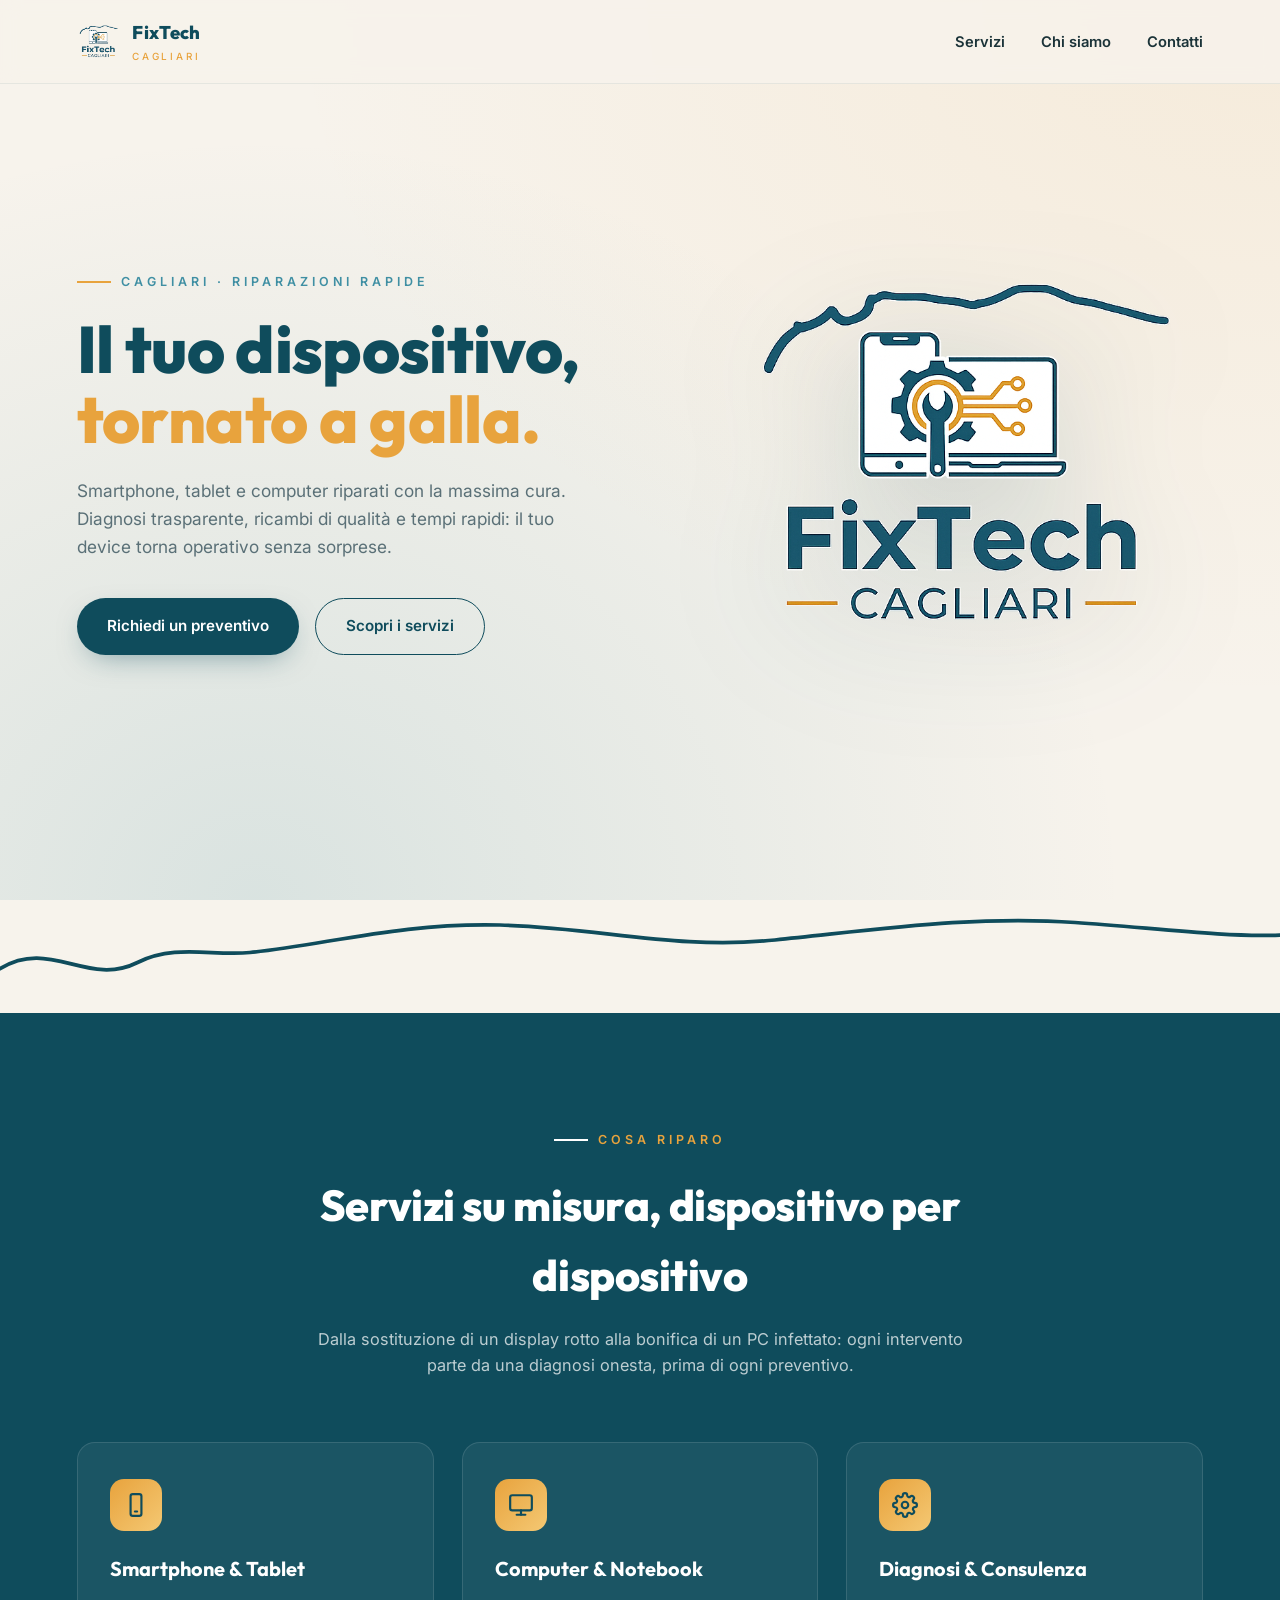
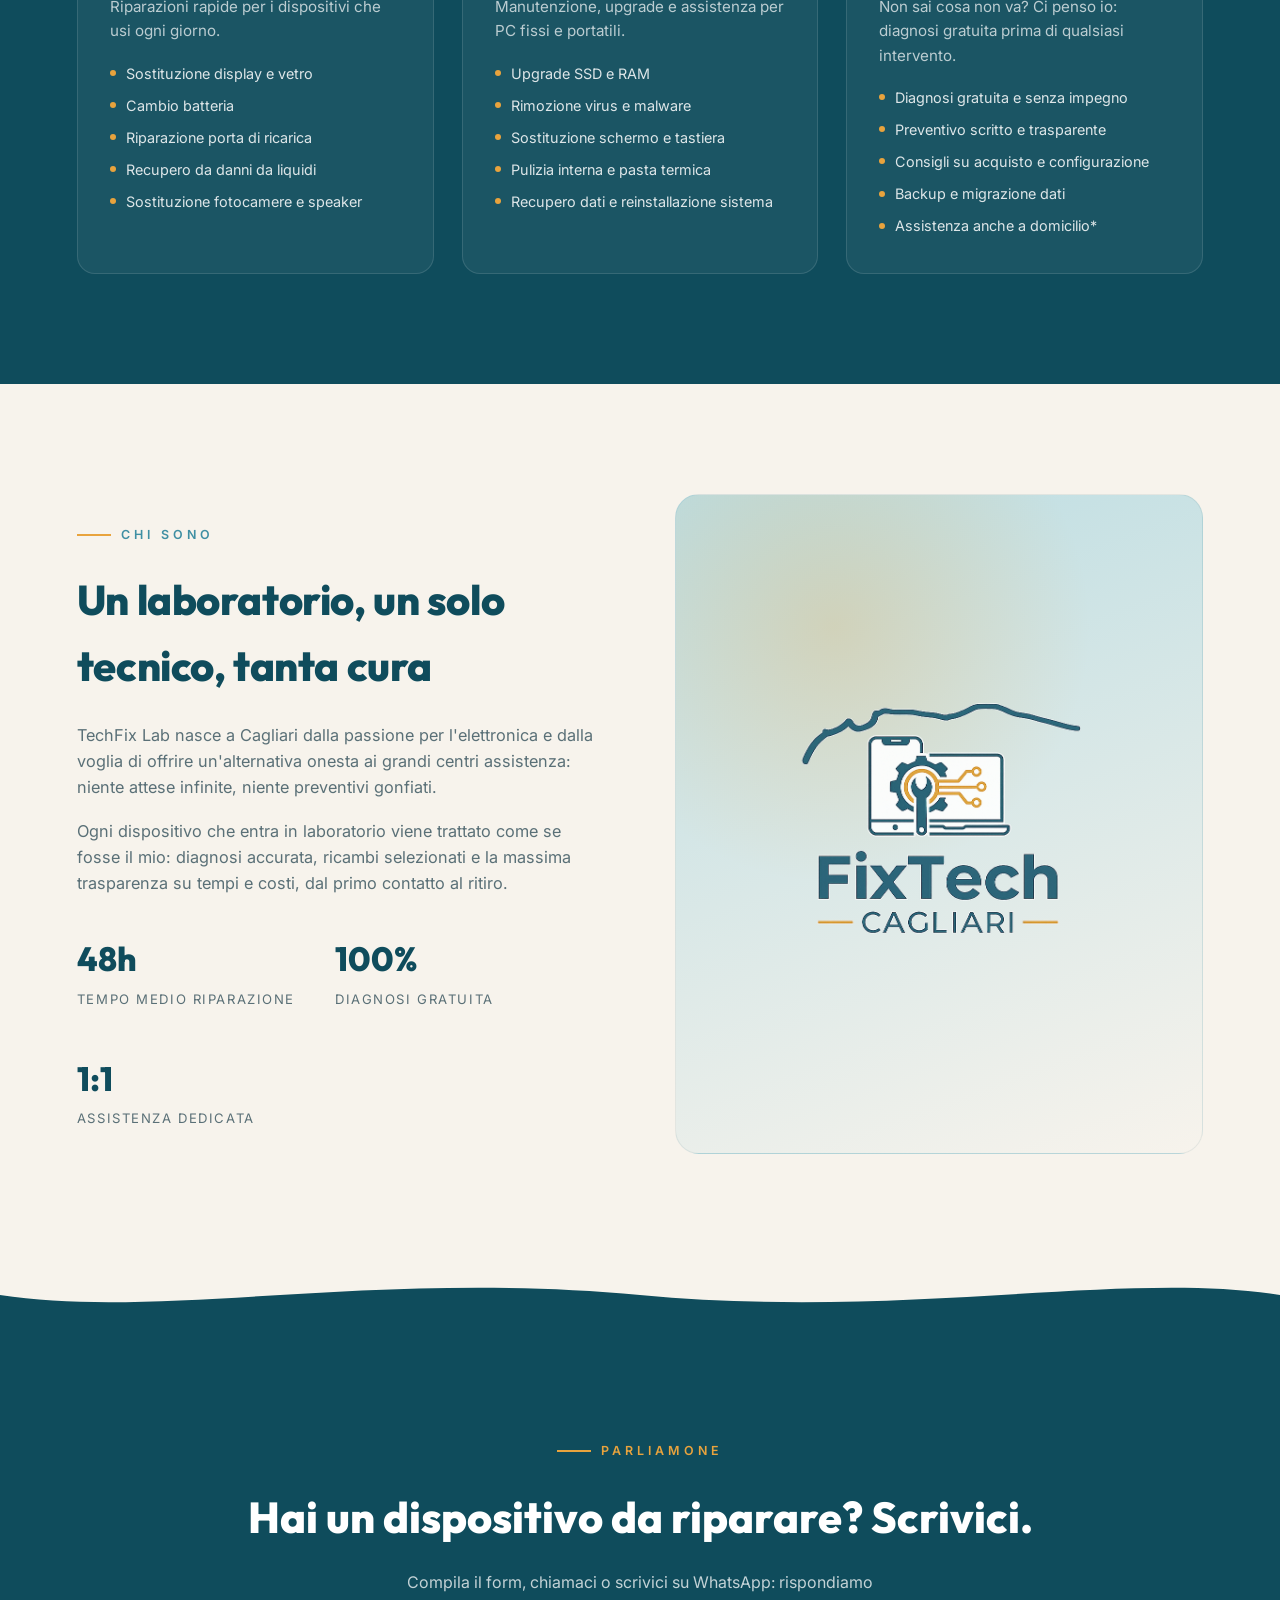
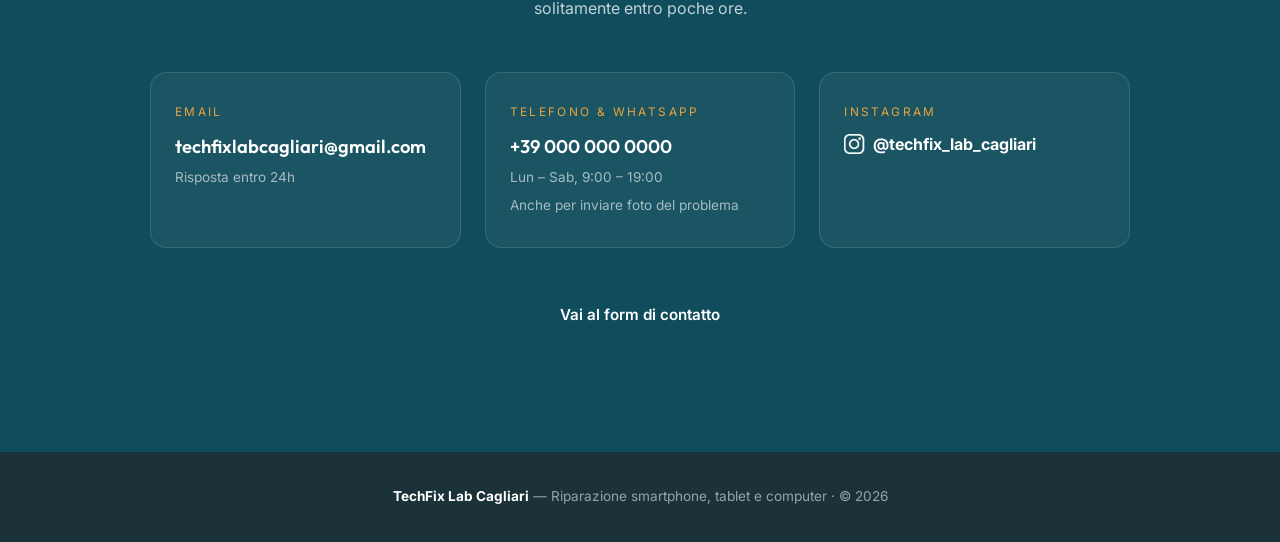
==== commit a194ffa4: "update form with redirect to thanks page" ====
--- a/index.html
+++ b/index.html
@@ -14,7 +14,7 @@
 <header>
   <div class="brand">
     <img src="logo_clean.png" alt="TechFix Lab Cagliari">
-    <span>TechFix Lab<small>Cagliari</small></span>
+    <span>FixTech<small>Cagliari</small></span>
   </div>
   <nav>
     <ul id="navList">
